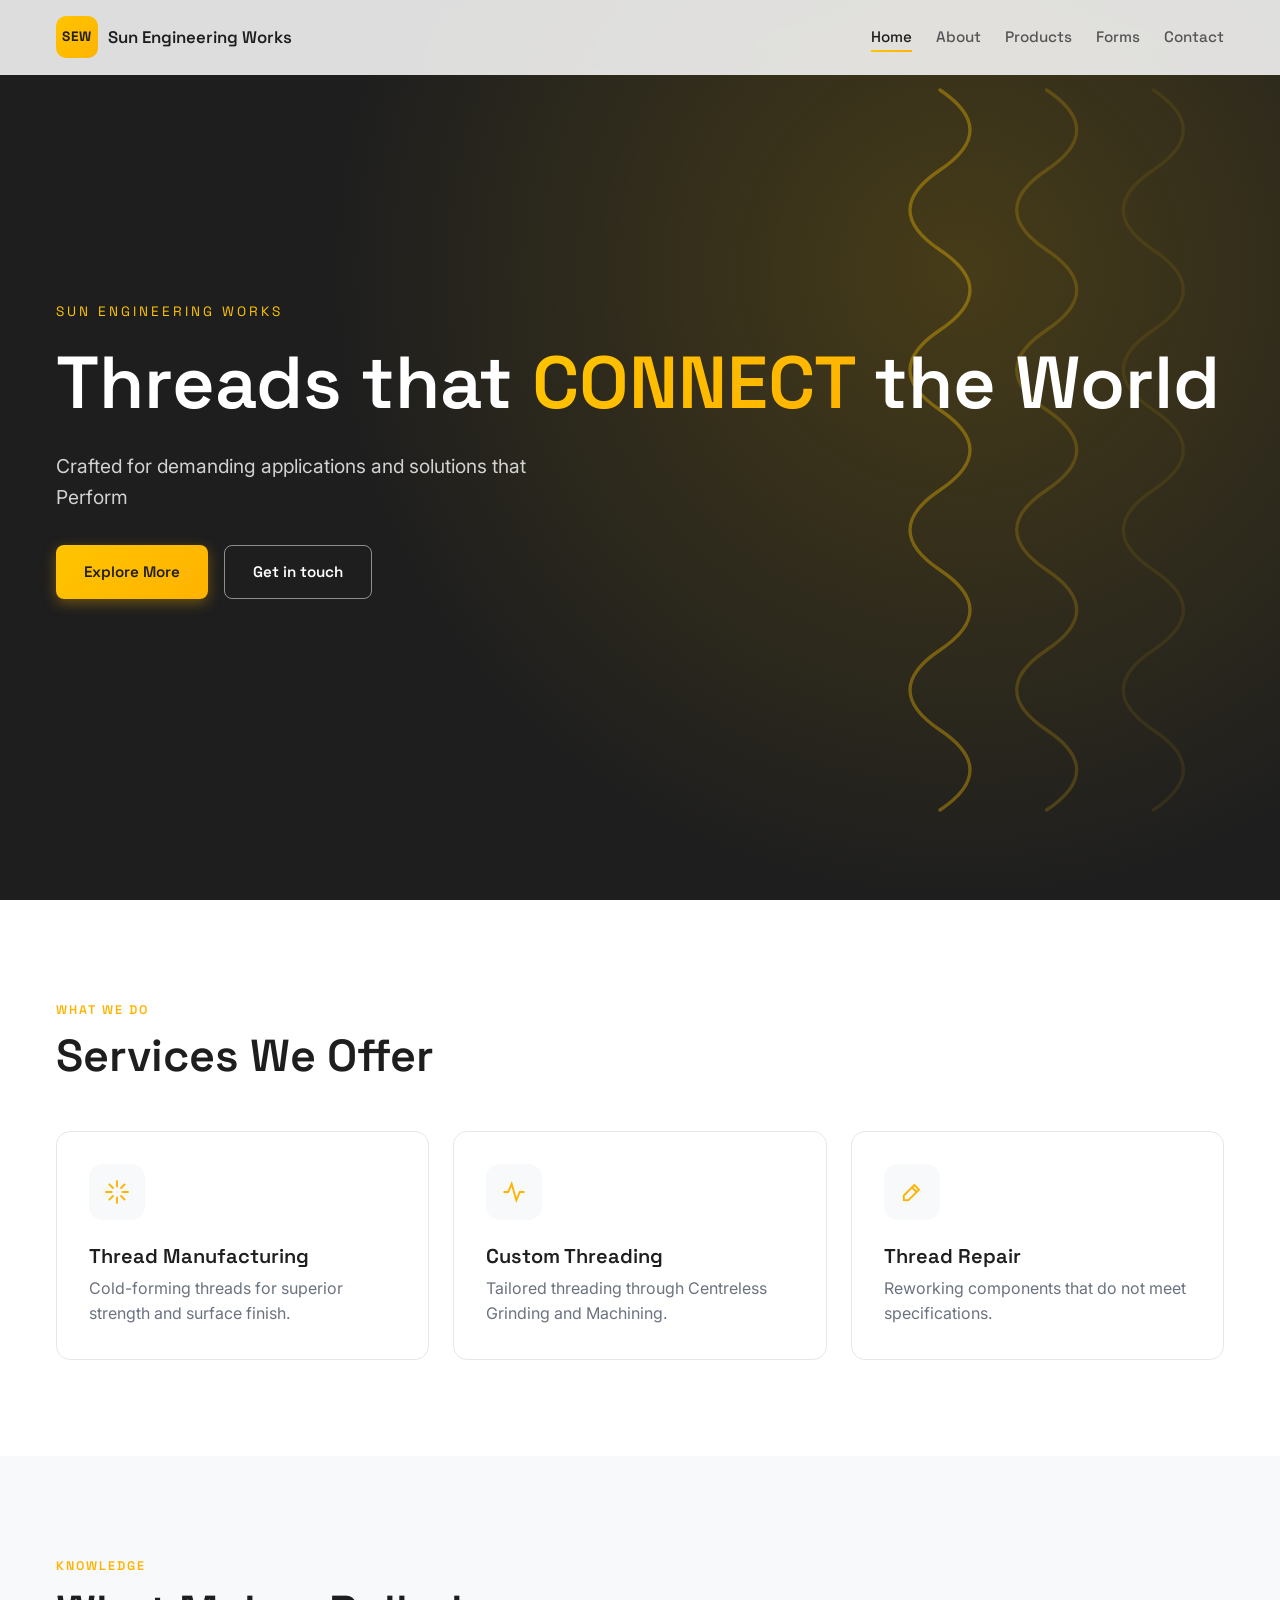
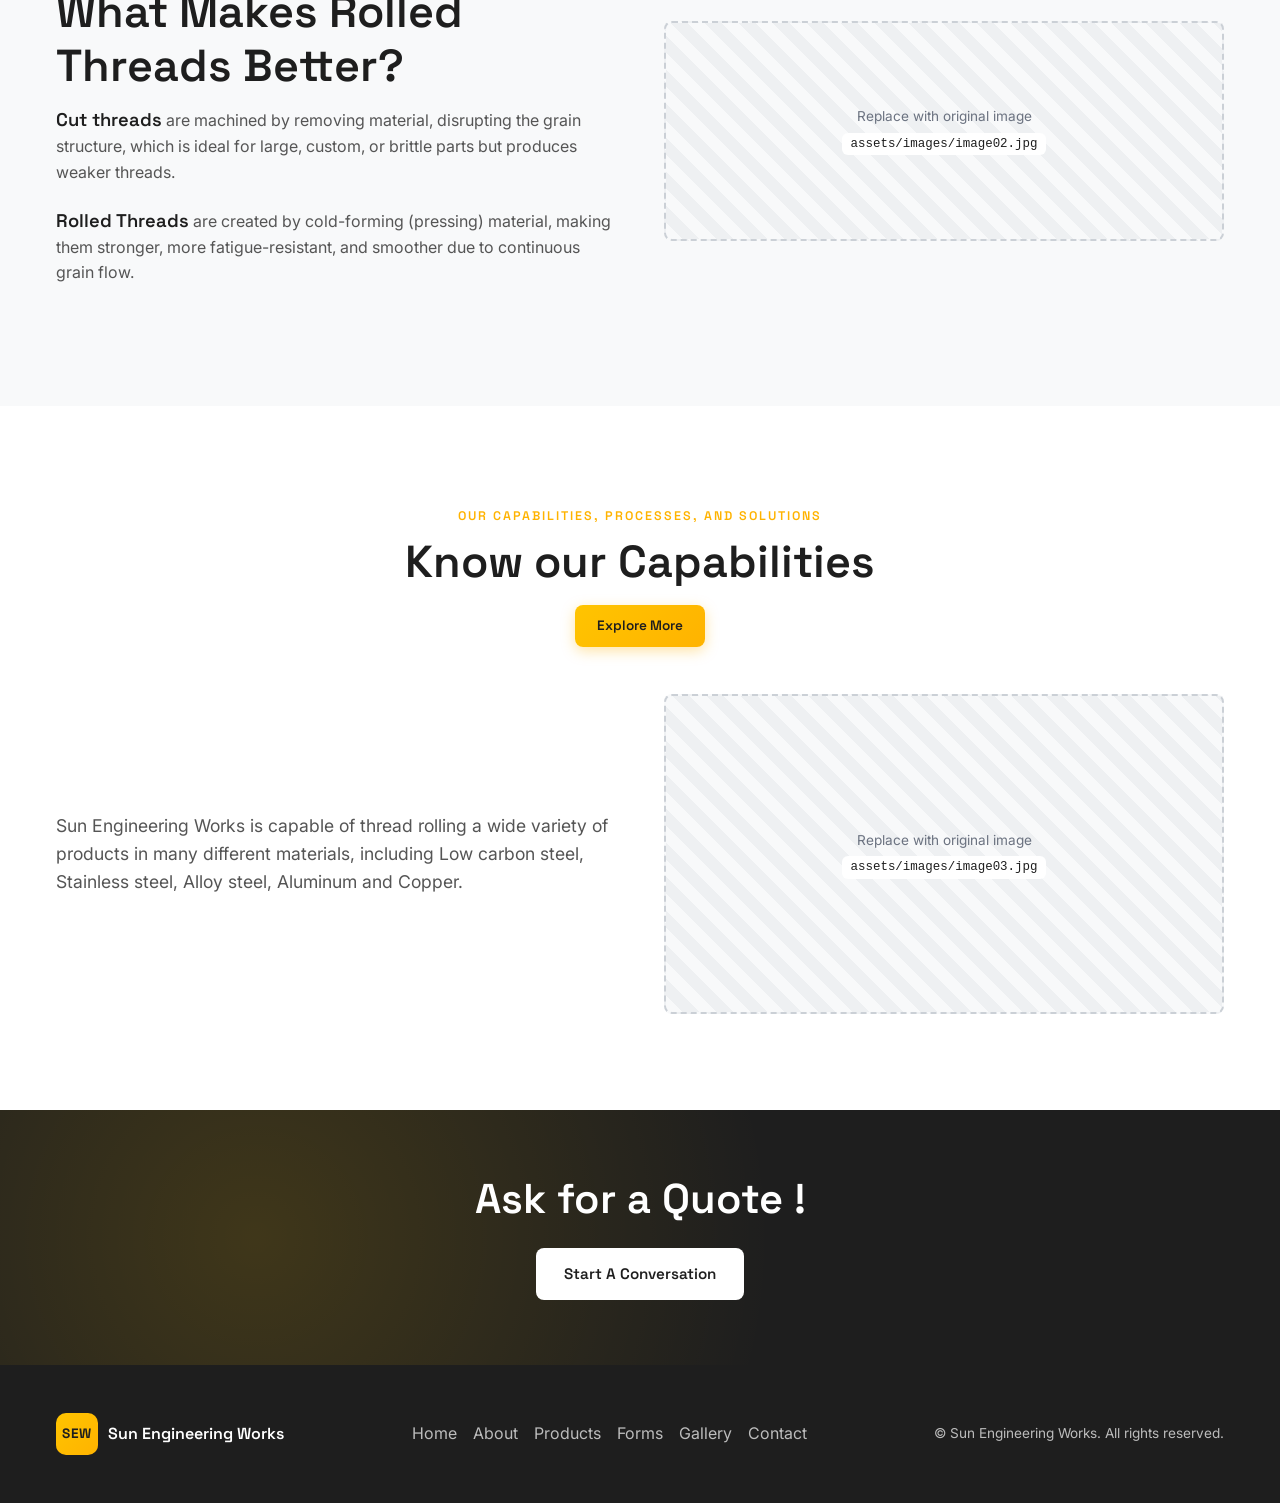
==== index.html @ 06c2aaa8 "Update index.html" ====
<!DOCTYPE html>
<html lang="en">
<head>
  <meta charset="UTF-8" />
  <meta name="viewport" content="width=device-width, initial-scale=1.0" />
  <title>Sun Engineering Works | Threads that CONNECT the World</title>

  <!-- SEO META TAGS START -->
  <meta name="description" content="Sun Engineering Works - Thread rolling company manufacturing threaded bars, studs, bolts, and knurled components. Cold-forming threads for superior strength and surface finish." />
  <meta name="keywords" content="thread rolling, threaded bars, studs, bolts, knurled components, thread manufacturing, Coimbatore, India" />
  <meta name="author" content="Sun Engineering Works" />
  <meta name="robots" content="index, follow" />
  <!-- SEO META TAGS END -->

  <!-- OPEN GRAPH TAGS START -->
  <meta property="og:type" content="website" />
  <meta property="og:title" content="Sun Engineering Works | Threads that CONNECT the World" />
  <meta property="og:description" content="Crafted for demanding applications and solutions that Perform. Thread manufacturing, custom threading, and thread repair." />
  <meta property="og:url" content="https://www.sunengineeringworks.com" />
  <meta property="og:image" content="images/placeholder-og.jpg" />
  <!-- OPEN GRAPH TAGS END -->

  <!-- TWITTER CARD START -->
  <meta name="twitter:card" content="summary_large_image" />
  <meta name="twitter:title" content="Sun Engineering Works | Threads that CONNECT the World" />
  <meta name="twitter:description" content="Crafted for demanding applications and solutions that Perform." />
  <!-- TWITTER CARD END -->

  <!-- FONTS START -->
  <link rel="preconnect" href="https://fonts.googleapis.com" />
  <link rel="preconnect" href="https://fonts.gstatic.com" crossorigin />
  <link href="https://fonts.googleapis.com/css2?family=Space+Grotesk:wght@400;500;600;700&family=Inter:wght@300;400;500;600;700&display=swap" rel="stylesheet" />
  <!-- FONTS END -->

  <!-- STYLESHEETS START -->
  <link rel="stylesheet" href="css/style.css" />
  <link rel="stylesheet" href="css/responsive.css" />
  <!-- STYLESHEETS END -->

  <!-- SCHEMA MARKUP START -->
  <script type="application/ld+json">
  {
    "@context": "https://schema.org",
    "@type": "Organization",
    "name": "Sun Engineering Works",
    "description": "Thread rolling company manufacturing threaded bars, studs, bolts, and knurled components.",
    "url": "https://www.sunengineeringworks.com",
    "telephone": ["9944933525", "9952717445"],
    "email": "suengcbe@gmail.com",
    "address": {
      "@type": "PostalAddress",
      "streetAddress": "Jayaprakash Nagar, 3rd Street extn., Sanganoor Road, Ganapathy",
      "addressLocality": "Coimbatore",
      "postalCode": "641006",
      "addressRegion": "Tamil Nadu",
      "addressCountry": "IN"
    }
  }
  </script>
  <!-- SCHEMA MARKUP END -->
</head>
<body>

  <!-- PAGE LOADER START -->
  <div id="loader" class="loader">
    <div class="loader-bar"></div>
  </div>
  <!-- PAGE LOADER END -->

  <!-- HEADER / NAVIGATION START -->
  <header id="header" class="header">
    <nav class="nav container">
      <!-- LOGO START -->
      <a href="index.html" class="logo" aria-label="Sun Engineering Works home">
        <span class="logo-mark">SEW</span>
        <span class="logo-text">Sun Engineering Works</span>
      </a>
      <!-- LOGO END -->

      <!-- NAV LINKS START -->
      <ul class="nav-links" id="navLinks">
        <li><a href="index.html" class="nav-link active">Home</a></li>
        <li><a href="about.html" class="nav-link">About</a></li>
        <li><a href="products.html" class="nav-link">Products</a></li>
        <li><a href="forms.html" class="nav-link">Forms</a></li>
        <li><a href="contact.html" class="nav-link">Contact</a></li>
      </ul>
      <!-- NAV LINKS END -->

      <!-- MOBILE MENU TOGGLE START -->
      <button class="menu-toggle" id="menuToggle" aria-label="Toggle menu" aria-expanded="false">
        <span></span><span></span><span></span>
      </button>
      <!-- MOBILE MENU TOGGLE END -->
    </nav>
  </header>
  <!-- HEADER / NAVIGATION END -->

  <!-- MAIN CONTENT START -->
  <main>

    <!-- HERO SECTION START -->
    <section id="home" class="hero">
      <div class="hero-overlay"></div>
      <!-- Decorative Helix -->
      <div class="hero-helix" aria-hidden="true">
    <svg viewBox="0 0 540 1000" xmlns="http://www.w3.org/2000/svg" preserveAspectRatio="xMidYMid meet">
        <g class="helix-path" fill="none" stroke="#FFC400" stroke-width="5" stroke-linecap="round">

            <!-- First -->
            <path opacity="1"
                d="
                M90 -40
                Q180 20 90 80
                Q0 140 90 200
                Q180 260 90 320
                Q0 380 90 440
                Q180 500 90 560
                Q0 620 90 680
                Q180 740 90 800
                Q0 860 90 920
                Q180 980 90 1040
                " />

            <!-- Second -->
            <path opacity="0.55"
                d="
                M250 -40
                Q340 20 250 80
                Q160 140 250 200
                Q340 260 250 320
                Q160 380 250 440
                Q340 500 250 560
                Q160 620 250 680
                Q340 740 250 800
                Q160 860 250 920
                Q340 980 250 1040
                " />

            <!-- Third -->
            <path opacity="0.25"
                d="
                M410 -40
                Q500 20 410 80
                Q320 140 410 200
                Q500 260 410 320
                Q320 380 410 440
                Q500 500 410 560
                Q320 620 410 680
                Q500 740 410 800
                Q320 860 410 920
                Q500 980 410 1040
                " />

        </g>
    </svg>
</div>
      <div class="container hero-content">
        <p class="hero-eyebrow reveal">Sun Engineering Works</p>
        <h1 class="hero-title reveal">Threads that <span class="accent">CONNECT</span> the World</h1>
        <p class="hero-subtitle reveal">Crafted for demanding applications and solutions that Perform</p>
        <div class="hero-actions reveal">
          <a href="products.html" class="btn btn-primary">Explore More</a>
          <a href="contact.html" class="btn btn-ghost">Get in touch</a>
        </div>
      </div>
      <div class="hero-scroll reveal" aria-hidden="true">
        <span class="scroll-line"></span>
      </div>
    </section>
    <!-- HERO SECTION END -->

    <!-- SERVICES SECTION START -->
    <section id="services" class="section services">
      <div class="container">
        <div class="section-head reveal">
          <span class="section-tag">What We Do</span>
          <h2 class="section-title">Services We Offer</h2>
        </div>
        <div class="services-grid">
          <!-- SERVICE CARD 1 START -->
          <article class="service-card reveal">
            <div class="service-icon">
              <!-- Replace with original icon/image if needed -->
              <svg viewBox="0 0 24 24" fill="none" stroke="currentColor" stroke-width="1.6"><path d="M12 2v6M12 16v6M2 12h6M16 12h6M5 5l4 4M15 15l4 4M19 5l-4 4M9 15l-4 4"/></svg>
            </div>
            <h3 class="service-name">Thread Manufacturing</h3>
            <p class="service-desc">Cold-forming threads for superior strength and surface finish.</p>
          </article>
          <!-- SERVICE CARD 1 END -->
          <!-- SERVICE CARD 2 START -->
          <article class="service-card reveal">
            <div class="service-icon">
              <svg viewBox="0 0 24 24" fill="none" stroke="currentColor" stroke-width="1.6"><path d="M3 12h4l3-7 4 14 3-7h4"/></svg>
            </div>
            <h3 class="service-name">Custom Threading</h3>
            <p class="service-desc">Tailored threading through Centreless Grinding and Machining.</p>
          </article>
          <!-- SERVICE CARD 2 END -->
          <!-- SERVICE CARD 3 START -->
          <article class="service-card reveal">
            <div class="service-icon">
              <svg viewBox="0 0 24 24" fill="none" stroke="currentColor" stroke-width="1.6"><path d="M14 6l4 4-9 9H5v-4l9-9z"/><path d="M12 8l4 4"/></svg>
            </div>
            <h3 class="service-name">Thread Repair</h3>
            <p class="service-desc">Reworking components that do not meet specifications.</p>
          </article>
          <!-- SERVICE CARD 3 END -->
        </div>
      </div>
    </section>
    <!-- SERVICES SECTION END -->

    <!-- ROLLED THREADS INFO SECTION START -->
    <section class="section rolled-threads alt">
      <div class="container rolled-grid">
        <div class="rolled-text reveal">
          <span class="section-tag">Knowledge</span>
          <h2 class="section-title">What Makes Rolled Threads Better?</h2>
          <div class="rolled-block">
            <h3 class="rolled-sub">Cut threads</h3>
            <p>are machined by removing material, disrupting the grain structure, which is ideal for large, custom, or brittle parts but produces weaker threads.</p>
          </div>
          <div class="rolled-block">
            <h3 class="rolled-sub">Rolled Threads</h3>
            <p>are created by cold-forming (pressing) material, making them stronger, more fatigue-resistant, and smoother due to continuous grain flow.</p>
          </div>
        </div>
        <div class="rolled-image reveal">
          <!-- Replace with original image: assets/images/image02.jpg -->
          <div class="img-placeholder" role="img" aria-label="Rolled threads illustration placeholder">
            <span>Replace with original image<br /><code>assets/images/image02.jpg</code></span>
          </div>
        </div>
      </div>
    </section>
    <!-- ROLLED THREADS INFO SECTION END -->

    <!-- CAPABILITIES SECTION START -->
    <section class="section capabilities">
      <div class="container">
        <div class="section-head center reveal">
          <span class="section-tag">Our capabilities, processes, and solutions</span>
          <h2 class="section-title">Know our Capabilities</h2>
          <a href="products.html" class="btn btn-primary btn-sm">Explore More</a>
        </div>
        <div class="capabilities-content reveal">
          <p class="capabilities-text">Sun Engineering Works is capable of thread rolling a wide variety of products in many different materials, including Low carbon steel, Stainless steel, Alloy steel, Aluminum and Copper.</p>
          <div class="capabilities-image">
            <!-- Replace with original image: assets/images/image03.jpg -->
            <div class="img-placeholder wide" role="img" aria-label="Capabilities image placeholder">
              <span>Replace with original image<br /><code>assets/images/image03.jpg</code></span>
            </div>
          </div>
        </div>
      </div>
    </section>
    <!-- CAPABILITIES SECTION END -->

    <!-- CTA BANNER START -->
    <section class="cta-banner">
      <div class="container cta-content reveal">
        <h2 class="cta-title">Ask for a Quote !</h2>
        <a href="contact.html" class="btn btn-light">Start A Conversation</a>
      </div>
    </section>
    <!-- CTA BANNER END -->

  </main>
  <!-- MAIN CONTENT END -->

  <!-- FOOTER START -->
  <footer class="footer">
    <div class="container footer-inner">
      <div class="footer-brand">
        <span class="logo-mark">SEW</span>
        <span class="footer-name">Sun Engineering Works</span>
      </div>
      <nav class="footer-nav" aria-label="Footer navigation">
        <a href="index.html">Home</a>
        <a href="about.html">About</a>
        <a href="products.html">Products</a>
        <a href="forms.html">Forms</a>
        <a href="gallery.html">Gallery</a>
        <a href="contact.html">Contact</a>
      </nav>
      <p class="footer-copy">&copy; Sun Engineering Works. All rights reserved.</p>
    </div>
  </footer>
  <!-- FOOTER END -->

  <!-- SCRIPTS START -->
  <script src="js/main.js"></script>
  <!-- SCRIPTS END -->
</body>
</html>
---- css/style.css ----
/* =========================================================
   SUN ENGINEERING WORKS — STYLESHEET
   ---------------------------------------------------------
   TABLE OF CONTENTS
   1.  Design Tokens (CSS Variables) — edit colors / fonts here
   2.  Base Reset & Typography
   3.  Layout Helpers (container, section)
   4.  Buttons
   5.  Header / Navigation
   6.  Hero
   7.  Section Headings
   8.  Services
   9.  Rolled Threads Info
   10. Capabilities
   11. Products
   12. Thread Forms
   13. Gallery
   14. About
   15. CTA Banner
   16. Contact
   17. Footer
   18. Loader
   19. Reveal Animations
   20. Image Placeholders
   ========================================================= */

/* =========================================================
   1. DESIGN TOKENS — change colors, fonts, spacing here
   ========================================================= */
:root {
  /* Brand Colors */
  --yellow-1: #FFC400;
  --yellow-2: #FFB300;
  --yellow-grad: linear-gradient(135deg, #FFC400, #FFB300);

  /* Neutrals */
  --charcoal: #1E1E1E;
  --dark-gray: #555555;
  --text: #222222;
  --white: #FFFFFF;
  --alt-bg: #F8F9FA;
  --border: #E5E7EB;
  --muted: #6B7280;

  /* Typography */
  --font-head: "Space Grotesk", sans-serif;
  --font-body: "Inter", sans-serif;

  /* Spacing (8px system) */
  --space-1: 8px;
  --space-2: 16px;
  --space-3: 24px;
  --space-4: 32px;
  --space-5: 48px;
  --space-6: 64px;
  --space-7: 96px;

  /* Radius */
  --radius-sm: 8px;
  --radius: 14px;
  --radius-lg: 20px;

  /* Shadows */
  --shadow-sm: 0 1px 3px rgba(0,0,0,0.06);
  --shadow: 0 8px 24px rgba(0,0,0,0.08);
  --shadow-lg: 0 20px 50px rgba(0,0,0,0.12);

  /* Transitions */
  --ease: cubic-bezier(0.22, 1, 0.36, 1);
  --t-fast: 0.2s var(--ease);
  --t: 0.4s var(--ease);
}

/* =========================================================
   2. BASE RESET & TYPOGRAPHY
   ========================================================= */
*, *::before, *::after { box-sizing: border-box; margin: 0; padding: 0; }

html { scroll-behavior: smooth; -webkit-text-size-adjust: 100%; }

body {
  font-family: var(--font-body);
  color: var(--text);
  background: var(--white);
  line-height: 1.6;
  font-size: 16px;
  overflow-x: hidden;
}

h1, h2, h3, h4, h5, h6 {
  font-family: var(--font-head);
  font-weight: 600;
  line-height: 1.2;
  color: var(--charcoal);
}

a { color: inherit; text-decoration: none; transition: color var(--t-fast); }
img { max-width: 100%; display: block; }
ul { list-style: none; }

/* =========================================================
   3. LAYOUT HELPERS
   ========================================================= */
.container { width: 100%; max-width: 1200px; margin: 0 auto; padding: 0 var(--space-2); }

.section { padding: var(--space-7) 0; }
.section.alt { background: var(--alt-bg); }

/* =========================================================
   4. BUTTONS
   ========================================================= */
.btn {
  display: inline-flex;
  align-items: center;
  justify-content: center;
  gap: var(--space-1);
  padding: 14px 28px;
  border: none;
  border-radius: var(--radius-sm);
  font-family: var(--font-head);
  font-size: 0.95rem;
  font-weight: 600;
  cursor: pointer;
  transition: transform var(--t-fast), box-shadow var(--t-fast), background var(--t-fast);
  will-change: transform;
}
.btn:active { transform: translateY(1px); }

.btn-primary {
  background: var(--yellow-grad);
  color: var(--charcoal);
  box-shadow: 0 4px 14px rgba(255,179,0,0.35);
}
.btn-primary:hover { transform: translateY(-2px); box-shadow: 0 8px 22px rgba(255,179,0,0.45); }

.btn-ghost {
  background: transparent;
  color: var(--white);
  border: 1.5px solid rgba(255,255,255,0.5);
}
.btn-ghost:hover { background: rgba(255,255,255,0.12); border-color: var(--white); }

.btn-light {
  background: var(--white);
  color: var(--charcoal);
}
.btn-light:hover { transform: translateY(-2px); box-shadow: var(--shadow); }

.btn-sm { padding: 10px 22px; font-size: 0.85rem; }
.btn-block { width: 100%; }

/* =========================================================
   5. HEADER / NAVIGATION
   ========================================================= */
.header {
  position: fixed;
  top: 0; left: 0; right: 0;
  z-index: 100;
  padding: var(--space-2) 0;
  background: rgba(255,255,255,0.85);
  backdrop-filter: blur(12px);
  -webkit-backdrop-filter: blur(12px);
  border-bottom: 1px solid transparent;
  transition: background var(--t), border-color var(--t), box-shadow var(--t);
}
.header.scrolled {
  background: rgba(255,255,255,0.95);
  border-color: var(--border);
  box-shadow: var(--shadow-sm);
}

.nav {
  display: flex;
  align-items: center;
  justify-content: space-between;
  gap: var(--space-3);
}

.logo { display: flex; align-items: center; gap: 10px; }
.logo-mark {
  display: inline-flex;
  align-items: center;
  justify-content: center;
  width: 42px; height: 42px;
  border-radius: 10px;
  background: var(--yellow-grad);
  color: var(--charcoal);
  font-family: var(--font-head);
  font-weight: 700;
  font-size: 0.85rem;
  letter-spacing: 0.5px;
}
.logo-text {
  font-family: var(--font-head);
  font-weight: 600;
  font-size: 1.05rem;
  color: var(--charcoal);
}

.nav-links { display: flex; gap: var(--space-3); }
.nav-link {
  font-family: var(--font-head);
  font-weight: 500;
  font-size: 0.95rem;
  color: var(--dark-gray);
  position: relative;
  padding: 6px 0;
}
.nav-link::after {
  content: "";
  position: absolute;
  left: 0; bottom: 0;
  width: 0; height: 2px;
  background: var(--yellow-grad);
  transition: width var(--t);
}
.nav-link:hover, .nav-link.active { color: var(--charcoal); }
.nav-link:hover::after, .nav-link.active::after { width: 100%; }

.menu-toggle {
  display: none;
  flex-direction: column;
  gap: 5px;
  background: none;
  border: none;
  cursor: pointer;
  padding: 6px;
}
.menu-toggle span {
  width: 24px; height: 2px;
  background: var(--charcoal);
  transition: transform var(--t), opacity var(--t);
}
.menu-toggle.open span:nth-child(1) { transform: translateY(7px) rotate(45deg); }
.menu-toggle.open span:nth-child(2) { opacity: 0; }
.menu-toggle.open span:nth-child(3) { transform: translateY(-7px) rotate(-45deg); }

/* =========================================================
   6. HERO
   ========================================================= */
.hero {
  position: relative;
  min-height: 100vh;
  display: flex;
  align-items: center;
  background: var(--charcoal);
  overflow:hidden;
}
.hero-overlay {
  position: absolute; inset: 0;
  background:
    radial-gradient(circle at 75% 30%, rgba(255,196,0,0.18), transparent 55%),
    linear-gradient(180deg, rgba(30,30,30,0.6), rgba(30,30,30,0.9));
}
.hero-content{
    position: relative;
    z-index: 2;

    width: 100%;
    max-width: 1200px;
    margin: 0 auto;

    display: flex;
    flex-direction: column;
    justify-content: center;

    padding: 0 16px;
}
.hero-eyebrow {
  font-family: var(--font-head);
  font-size: 0.85rem;
  letter-spacing: 3px;
  text-transform: uppercase;
  color: var(--yellow-1);
  margin-bottom: var(--space-2);
}
.hero-title {
  font-size: clamp(2.4rem, 6vw, 4.6rem);
  color: var(--white);
  margin-bottom: var(--space-3);
}
.hero-title .accent {
  background: var(--yellow-grad);
  -webkit-background-clip: text;
  background-clip: text;
  -webkit-text-fill-color: transparent;
}
.hero-subtitle {
  font-size: 1.2rem;
  color: rgba(255,255,255,0.8);
  margin-bottom: var(--space-4);
  max-width: 540px;
}
.hero-actions { display: flex; gap: var(--space-2); flex-wrap: wrap; }

.hero-scroll {
  position: absolute;
  bottom: var(--space-4);
  left: 50%;
  transform: translateX(-50%);
  z-index: 2;
}
.scroll-line {
  display: block;
  width: 2px; height: 48px;
  background: linear-gradient(var(--yellow-1), transparent);
  animation: scrollPulse 2s var(--ease) infinite;
}
@keyframes scrollPulse {
  0%, 100% { opacity: 0.3; transform: scaleY(0.6); }
  50% { opacity: 1; transform: scaleY(1); }
}

/* =====================================
   HERO HELIX
===================================== */

.hero {
    position: relative;
    overflow:visible;
}

.hero-helix{
    position:absolute;
    top:50%;
    right:40px;
    transform:translateY(-50%);
    width:360px;
    height:90%;
    opacity:.35;
    pointer-events:none;
    z-index:1;
}

.hero-helix svg{
    width:100%;
    height:100%;
    overflow:visible;
}

.hero-content{
    position:relative;
    z-index:2;
}

.hero-overlay{
    z-index:0;
}

.helix-path path{
    stroke: #FFC400;      /* Helix color */
    stroke-width: 5;      /* Thickness */
    stroke-linecap: round;
    animation: helixFloat 8s ease-in-out infinite;
}

.helix-path path:nth-child(2){
    animation-delay:-2s;
}

.helix-path path:nth-child(3){
    animation-delay:-4s;
}

@keyframes helixFloat{

    0%{
        transform:translateY(0);
    }

    50%{
        transform:translateY(-20px);
    }

    100%{
        transform:translateY(0);
    }
}

/* =========================================================
   6b. PAGE HEADER (interior pages)
   ========================================================= */
.page-header {
  padding: calc(var(--space-7) + 40px) 0 var(--space-5);
  background: var(--charcoal);
  position: relative;
  overflow: hidden;
}
.page-header::before {
  content: "";
  position: absolute;
  inset: 0;
  background: radial-gradient(circle at 80% 20%, rgba(255,196,0,0.15), transparent 55%);
}
.page-header .container { position: relative; z-index: 2; }
.page-title {
  font-size: clamp(2rem, 5vw, 3.4rem);
  color: var(--white);
  margin-bottom: var(--space-1);
}
.page-intro {
  color: rgba(255,255,255,0.8);
  max-width: 640px;
  font-size: 1.1rem;
}

/* =========================================================
   7. SECTION HEADINGS
   ========================================================= */
.section-head { margin-bottom: var(--space-5); }
.section-head.center { text-align: center; }
.section-tag {
  display: inline-block;
  font-family: var(--font-head);
  font-size: 0.78rem;
  letter-spacing: 2px;
  text-transform: uppercase;
  color: var(--yellow-2);
  font-weight: 600;
  margin-bottom: var(--space-1);
}
.section-title {
  font-size: clamp(1.8rem, 4vw, 2.8rem);
  margin-bottom: var(--space-2);
}
.section-intro {
  color: var(--muted);
  max-width: 640px;
  margin: 0 auto;
  font-size: 1.05rem;
}

/* =========================================================
   8. SERVICES
   ========================================================= */
.services-grid {
  display: grid;
  grid-template-columns: repeat(3, 1fr);
  gap: var(--space-3);
}
.service-card {
  background: var(--white);
  border: 1px solid var(--border);
  border-radius: var(--radius);
  padding: var(--space-4);
  transition: transform var(--t), box-shadow var(--t), border-color var(--t);
}
.service-card:hover {
  transform: translateY(-6px);
  box-shadow: var(--shadow-lg);
  border-color: transparent;
}
.service-icon {
  width: 56px; height: 56px;
  border-radius: 14px;
  background: var(--alt-bg);
  display: flex;
  align-items: center;
  justify-content: center;
  margin-bottom: var(--space-3);
  color: var(--yellow-2);
  transition: background var(--t), color var(--t);
}
.service-card:hover .service-icon { background: var(--yellow-grad); color: var(--charcoal); }
.service-icon svg { width: 28px; height: 28px; }
.service-name { font-size: 1.25rem; margin-bottom: var(--space-1); }
.service-desc { color: var(--muted); }

/* =========================================================
   9. ROLLED THREADS INFO
   ========================================================= */
.rolled-threads { background: var(--alt-bg); }
.rolled-grid {
  display: grid;
  grid-template-columns: 1fr 1fr;
  gap: var(--space-5);
  align-items: center;
}
.rolled-block { margin-bottom: var(--space-3); }
.rolled-sub {
  font-size: 1.15rem;
  color: var(--charcoal);
  display: inline;
}
.rolled-block p { display: inline; color: var(--dark-gray); }

/* =========================================================
   10. CAPABILITIES
   ========================================================= */
.capabilities-content {
  display: grid;
  grid-template-columns: 1fr 1fr;
  gap: var(--space-5);
  align-items: center;
}
.capabilities-text { font-size: 1.1rem; color: var(--dark-gray); }

/* =========================================================
   11. PRODUCTS - DETAILED HORIZONTAL LAYOUT
   ========================================================= */
/* Detailed horizontal layout - used on Products and Forms pages */
.detail-item {
  display: grid;
  grid-template-columns: 5fr 6fr;
  gap: var(--space-5);
  align-items: center;
  padding: var(--space-5) 0;
  border-bottom: 1px solid var(--border);
}
.detail-item:last-child { border-bottom: none; }
.detail-item.reverse { grid-template-columns: 6fr 5fr; }
.detail-item.reverse .detail-media { order: 2; }
.detail-item.reverse .detail-body { order: 1; }

.detail-media {
  border-radius: var(--radius);
  overflow: hidden;
  aspect-ratio: 4 / 3;
}
.detail-media .img-placeholder { min-height: 100%; height: 100%; }

.detail-body { padding: var(--space-2); }
.detail-body.full { grid-column: 1 / -1; text-align: center; }
.detail-index {
  display: inline-block;
  font-family: var(--font-head);
  font-size: 0.85rem;
  font-weight: 600;
  color: var(--yellow-2);
  letter-spacing: 2px;
  margin-bottom: var(--space-1);
}
.detail-title {
  font-size: clamp(1.6rem, 3.5vw, 2.4rem);
  margin-bottom: var(--space-2);
}
.detail-desc {
  color: var(--dark-gray);
  font-size: 1.05rem;
  line-height: 1.7;
  max-width: 560px;
}
.detail-item.reverse .detail-desc { margin-left: auto; }

/* Legacy product card grid (kept for reference, unused on detail pages) */
.products-grid {
  display: grid;
  grid-template-columns: repeat(3, 1fr);
  gap: var(--space-3);
}
.product-card {
  background: var(--white);
  border: 1px solid var(--border);
  border-radius: var(--radius);
  overflow: hidden;
  transition: transform var(--t), box-shadow var(--t);
}
.product-card:hover { transform: translateY(-6px); box-shadow: var(--shadow-lg); }
.product-image { aspect-ratio: 4 / 3; overflow: hidden; }
.product-body { padding: var(--space-3); }
.product-name { font-size: 1.3rem; margin-bottom: var(--space-1); }
.product-desc { color: var(--muted); font-size: 0.95rem; }

.additional-ops {
  margin-top: var(--space-5);
  text-align: center;
  padding: var(--space-4);
  background: var(--alt-bg);
  border-radius: var(--radius);
}
.additional-title { font-size: 1.5rem; margin-bottom: var(--space-1); }
.additional-text { color: var(--muted); margin-bottom: var(--space-3); }
.additional-list {
  display: flex;
  flex-wrap: wrap;
  justify-content: center;
  gap: var(--space-2);
}
.additional-list li {
  padding: 8px 18px;
  background: var(--white);
  border: 1px solid var(--border);
  border-radius: 999px;
  font-family: var(--font-head);
  font-weight: 500;
  font-size: 0.9rem;
  transition: background var(--t-fast), color var(--t-fast);
}
.additional-list li:hover { background: var(--yellow-grad); color: var(--charcoal); }

/* =========================================================
   12. THREAD FORMS
   ========================================================= */
.thread-forms { background: var(--alt-bg); }
.forms-intro { max-width: 820px; margin: 0 auto var(--space-5); text-align: center; }
.forms-heading {
  font-size: 1.4rem;
  color: var(--yellow-2);
  margin-bottom: var(--space-2);
  text-transform: lowercase;
}
.forms-intro p { color: var(--dark-gray); }
.forms-grid {
  display: grid;
  grid-template-columns: repeat(3, 1fr);
  gap: var(--space-3);
}
.form-card {
  background: var(--white);
  border: 1px solid var(--border);
  border-radius: var(--radius);
  padding: var(--space-3);
  transition: transform var(--t), box-shadow var(--t);
}
.form-card:hover { transform: translateY(-6px); box-shadow: var(--shadow-lg); }
.form-diagram {
  background: var(--alt-bg);
  border-radius: var(--radius-sm);
  margin-bottom: var(--space-2);
  overflow: hidden;
}
.form-name { font-size: 1.2rem; margin-bottom: var(--space-1); }
.form-desc { color: var(--muted); font-size: 0.92rem; }

/* =========================================================
   13. GALLERY
   ========================================================= */
.gallery-grid {
  display: grid;
  grid-template-columns: repeat(2, 1fr);
  gap: var(--space-3);
}
.gallery-item {
  border-radius: var(--radius);
  overflow: hidden;
  position: relative;
  transition: transform var(--t);
}
.gallery-item:hover { transform: scale(1.01); }
.gallery-item figcaption {
  position: absolute;
  bottom: 0; left: 0; right: 0;
  padding: var(--space-3) var(--space-2) var(--space-2);
  background: linear-gradient(transparent, rgba(30,30,30,0.85));
  color: var(--white);
  font-family: var(--font-head);
  font-weight: 500;
}

/* =========================================================
   14. ABOUT
   ========================================================= */
.about-grid {
  display: grid;
  grid-template-columns: 1fr 1fr;
  gap: var(--space-5);
  align-items: center;
}
.about-text p { margin-bottom: var(--space-2); color: var(--dark-gray); }

/* =========================================================
   15. CTA BANNER
   ========================================================= */
.cta-banner {
  background: var(--charcoal);
  padding: var(--space-6) 0;
  position: relative;
  overflow: hidden;
}
.cta-banner::before {
  content: "";
  position: absolute;
  inset: 0;
  background: radial-gradient(circle at 20% 50%, rgba(255,196,0,0.15), transparent 50%);
}
.cta-content { position: relative; text-align: center; }
.cta-title {
  font-size: clamp(1.8rem, 4vw, 2.6rem);
  color: var(--white);
  margin-bottom: var(--space-3);
}

/* =========================================================
   16. CONTACT
   ========================================================= */
.contact-grid {
  display: grid;
  grid-template-columns: 1fr 1fr;
  gap: var(--space-5);
}
.contact-info { display: flex; flex-direction: column; gap: var(--space-3); }
.info-block {
  padding: var(--space-3);
  background: var(--alt-bg);
  border-radius: var(--radius);
  border-left: 3px solid var(--yellow-2);
}
.info-label {
  font-size: 0.8rem;
  text-transform: uppercase;
  letter-spacing: 1.5px;
  color: var(--yellow-2);
  margin-bottom: var(--space-1);
}
.info-value { color: var(--dark-gray); }
.info-value a:hover { color: var(--charcoal); }

.contact-form {
  background: var(--white);
  border: 1px solid var(--border);
  border-radius: var(--radius);
  padding: var(--space-4);
  box-shadow: var(--shadow-sm);
}
.form-row { margin-bottom: var(--space-2); }
.form-row input,
.form-row textarea {
  width: 100%;
  padding: 14px 16px;
  border: 1px solid var(--border);
  border-radius: var(--radius-sm);
  font-family: var(--font-body);
  font-size: 0.95rem;
  color: var(--text);
  background: var(--alt-bg);
  transition: border-color var(--t-fast), background var(--t-fast);
}
.form-row input:focus,
.form-row textarea:focus {
  outline: none;
  border-color: var(--yellow-2);
  background: var(--white);
}
.form-row textarea { resize: vertical; }
.form-success {
  margin-top: var(--space-2);
  padding: var(--space-2);
  background: var(--alt-bg);
  border-radius: var(--radius-sm);
  color: var(--dark-gray);
  font-size: 0.92rem;
}

/* =========================================================
   17. FOOTER
   ========================================================= */
.footer { background: var(--charcoal); padding: var(--space-5) 0; color: rgba(255,255,255,0.7); }
.footer-inner {
  display: flex;
  flex-wrap: wrap;
  align-items: center;
  justify-content: space-between;
  gap: var(--space-3);
}
.footer-brand { display: flex; align-items: center; gap: 10px; }
.footer-name { font-family: var(--font-head); font-weight: 600; color: var(--white); }
.footer-nav { display: flex; gap: var(--space-2); flex-wrap: wrap; }
.footer-nav a:hover { color: var(--yellow-1); }
.footer-copy { font-size: 0.85rem; }

/* =========================================================
   18. LOADER
   ========================================================= */
.loader {
  position: fixed;
  inset: 0;
  z-index: 9999;
  background: var(--charcoal);
  display: flex;
  align-items: flex-start;
  justify-content: center;
  padding-top: 0;
  transition: opacity 0.5s var(--ease), visibility 0.5s;
}
.loader.hidden { opacity: 0; visibility: hidden; }
.loader-bar {
  position: absolute;
  top: 0; left: 0;
  height: 3px;
  width: 100%;
  background: var(--yellow-grad);
  transform-origin: left;
  animation: loadBar 1.2s var(--ease) forwards;
}
@keyframes loadBar {
  0% { transform: scaleX(0); }
  100% { transform: scaleX(1); }
}

/* =========================================================
   19. REVEAL ANIMATIONS
   ========================================================= */
.reveal {
  opacity: 0;
  transform: translateY(28px);
  transition: opacity 0.7s var(--ease), transform 0.7s var(--ease);
}
.reveal.visible { opacity: 1; transform: translateY(0); }

/* =========================================================
   20. IMAGE PLACEHOLDERS
   ========================================================= */
.img-placeholder {
  width: 100%;
  height: 100%;
  min-height: 220px;
  background: repeating-linear-gradient(
    45deg,
    var(--alt-bg),
    var(--alt-bg) 12px,
    #eef0f2 12px,
    #eef0f2 24px
  );
  border: 2px dashed #cbd0d6;
  border-radius: var(--radius-sm);
  display: flex;
  align-items: center;
  justify-content: center;
  text-align: center;
  padding: var(--space-2);
  color: var(--muted);
  font-size: 0.85rem;
}
.img-placeholder span { line-height: 1.5; }
.img-placeholder code {
  display: inline-block;
  margin-top: 6px;
  padding: 2px 8px;
  background: var(--white);
  border-radius: 6px;
  font-size: 0.78rem;
  color: var(--charcoal);
}
.img-placeholder.wide { min-height: 320px; }
.img-placeholder.svg-placeholder { min-height: 180px; }
---- css/responsive.css ----
/* =========================================================
   SUN ENGINEERING WORKS — RESPONSIVE STYLESHEET
   ---------------------------------------------------------
   Breakpoints
   - Large desktop : default (1200px container)
   - Laptop        : max 1024px
   - Tablet        : max 768px
   - Mobile        : max 560px
   ========================================================= */

/* ===== LAPTOP (max 1024px) ===== */
@media (max-width: 1024px) {
  .services-grid,
  .products-grid,
  .forms-grid {
    grid-template-columns: repeat(2, 1fr);
  }
  .section { padding: var(--space-6) 0; }
}

/* ===== TABLET (max 768px) ===== */
@media (max-width: 768px) {
  /* Mobile navigation */
  .menu-toggle { display: flex; }

   .hero-helix{
    width:260px;
    right:-80px;
    opacity:0.2;
   }

  .nav-links {
    position: fixed;
    top: 0;
    right: 0;
    height: 100vh;
    width: 280px;
    max-width: 80vw;
    background: var(--white);
    flex-direction: column;
    justify-content: flex-start;
    gap: var(--space-2);
    padding: 90px var(--space-3) var(--space-3);
    box-shadow: var(--shadow-lg);
    transform: translateX(100%);
    transition: transform var(--t);
    z-index: 90;
  }
  .nav-links.open { transform: translateX(0); }
  .nav-link { font-size: 1.1rem; }

  /* Stacked grids */
  .rolled-grid,
  .capabilities-content,
  .about-grid,
  .contact-grid,
  .detail-item,
  .detail-item.reverse {
    grid-template-columns: 1fr;
  }
  .detail-item.reverse .detail-media,
  .detail-item.reverse .detail-body { order: unset; }
  .detail-desc { max-width: 100%; }

  .gallery-grid { grid-template-columns: 1fr; }

  .hero { min-height: 90vh; }

  .footer-inner { flex-direction: column; text-align: center; }
}

/* ===== MOBILE (max 560px) ===== */
@media (max-width: 540px) {
  .services-grid,
  .products-grid,
  .forms-grid {
    grid-template-columns: 1fr;
  }
   .hero-helix{
    display:none;
   }

  .hero-actions { flex-direction: column; align-items: stretch; }
  .btn { width: 100%; }

  .section-title { font-size: 1.6rem; }
  .hero-title { font-size: 2.2rem; }
  .hero-subtitle { font-size: 1rem; }

  .container { padding: 0 var(--space-1); }
  .section { padding: var(--space-5) 0; }
  .product-body,
  .form-card { padding: var(--space-2); }
  .detail-item { padding: var(--space-3) 0; }

  .contact-form { padding: var(--space-2); }
}

/* ===== REDUCED MOTION ACCESSIBILITY ===== */
@media (prefers-reduced-motion: reduce) {
  *,
  *::before,
  *::after {
    animation-duration: 0.01ms !important;
    animation-iteration-count: 1 !important;
    transition-duration: 0.01ms !important;
    scroll-behavior: auto !important;
  }
  .reveal { opacity: 1; transform: none; }
}
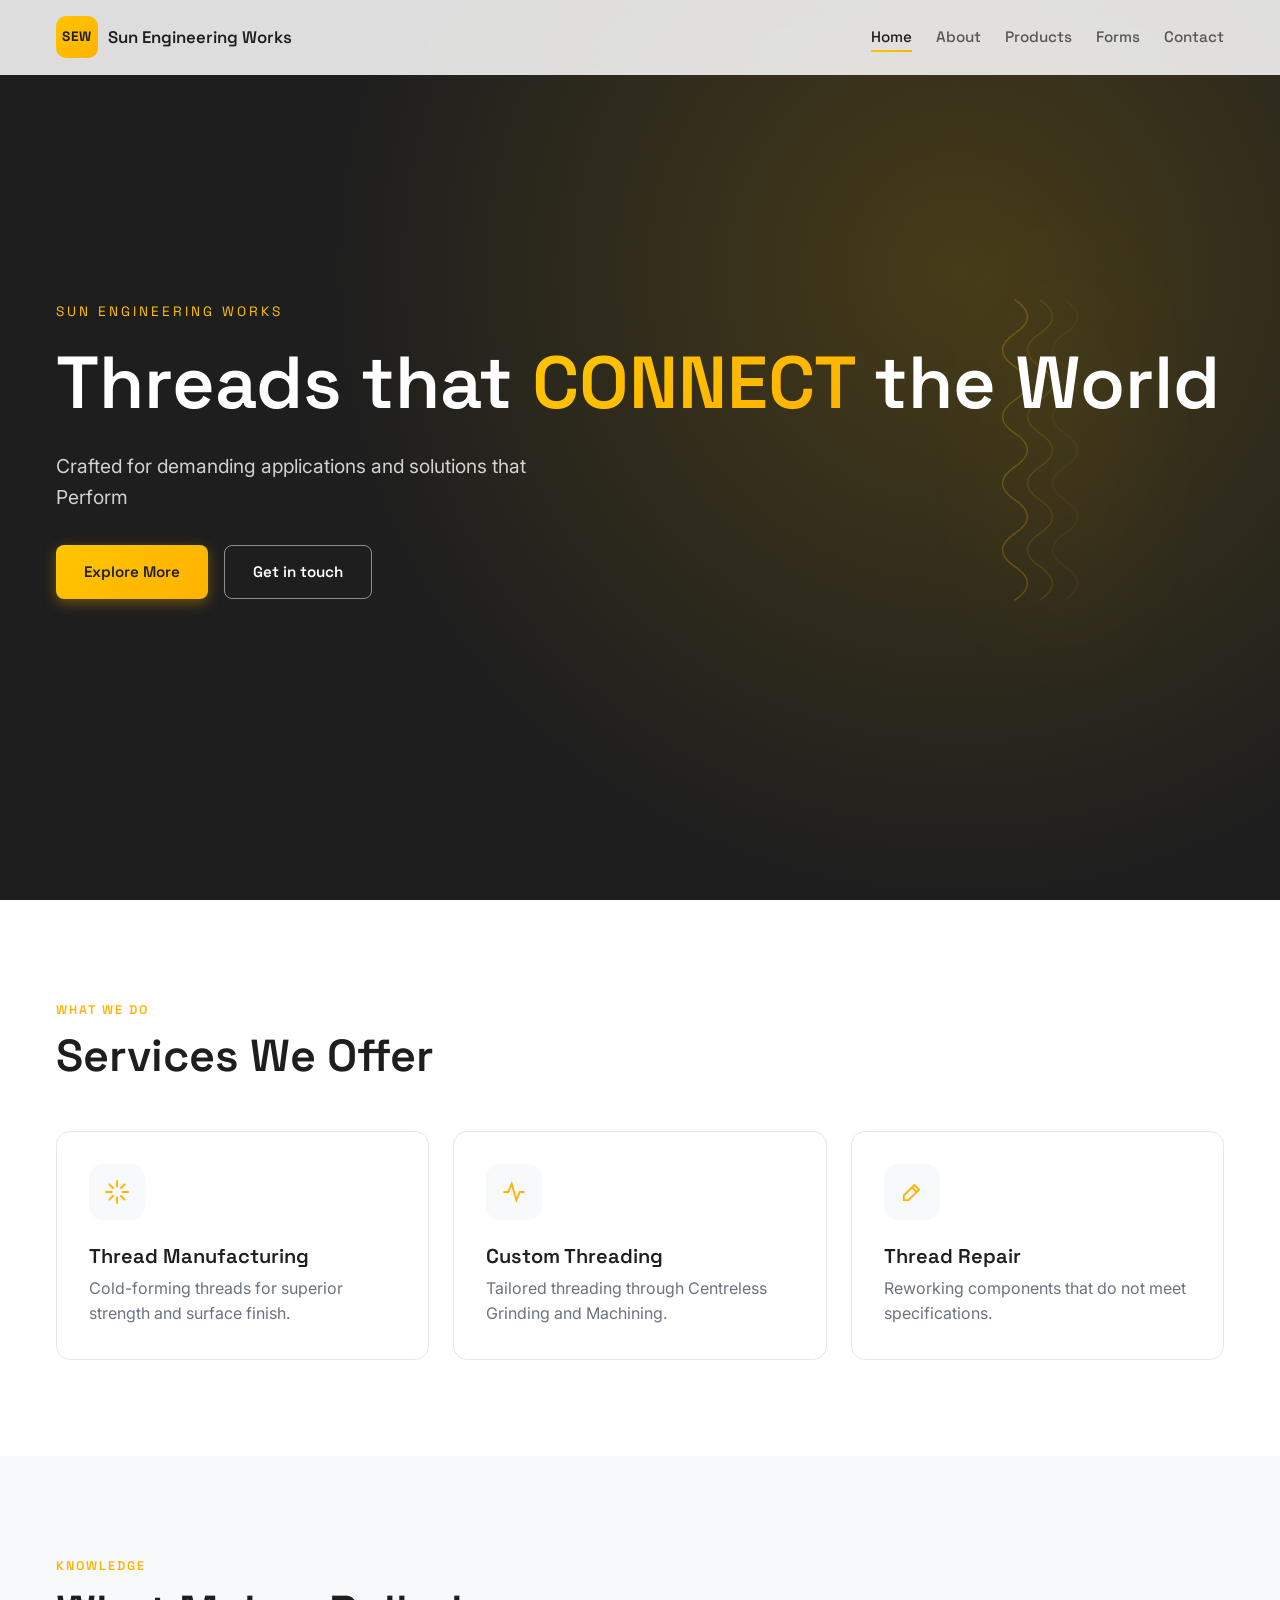
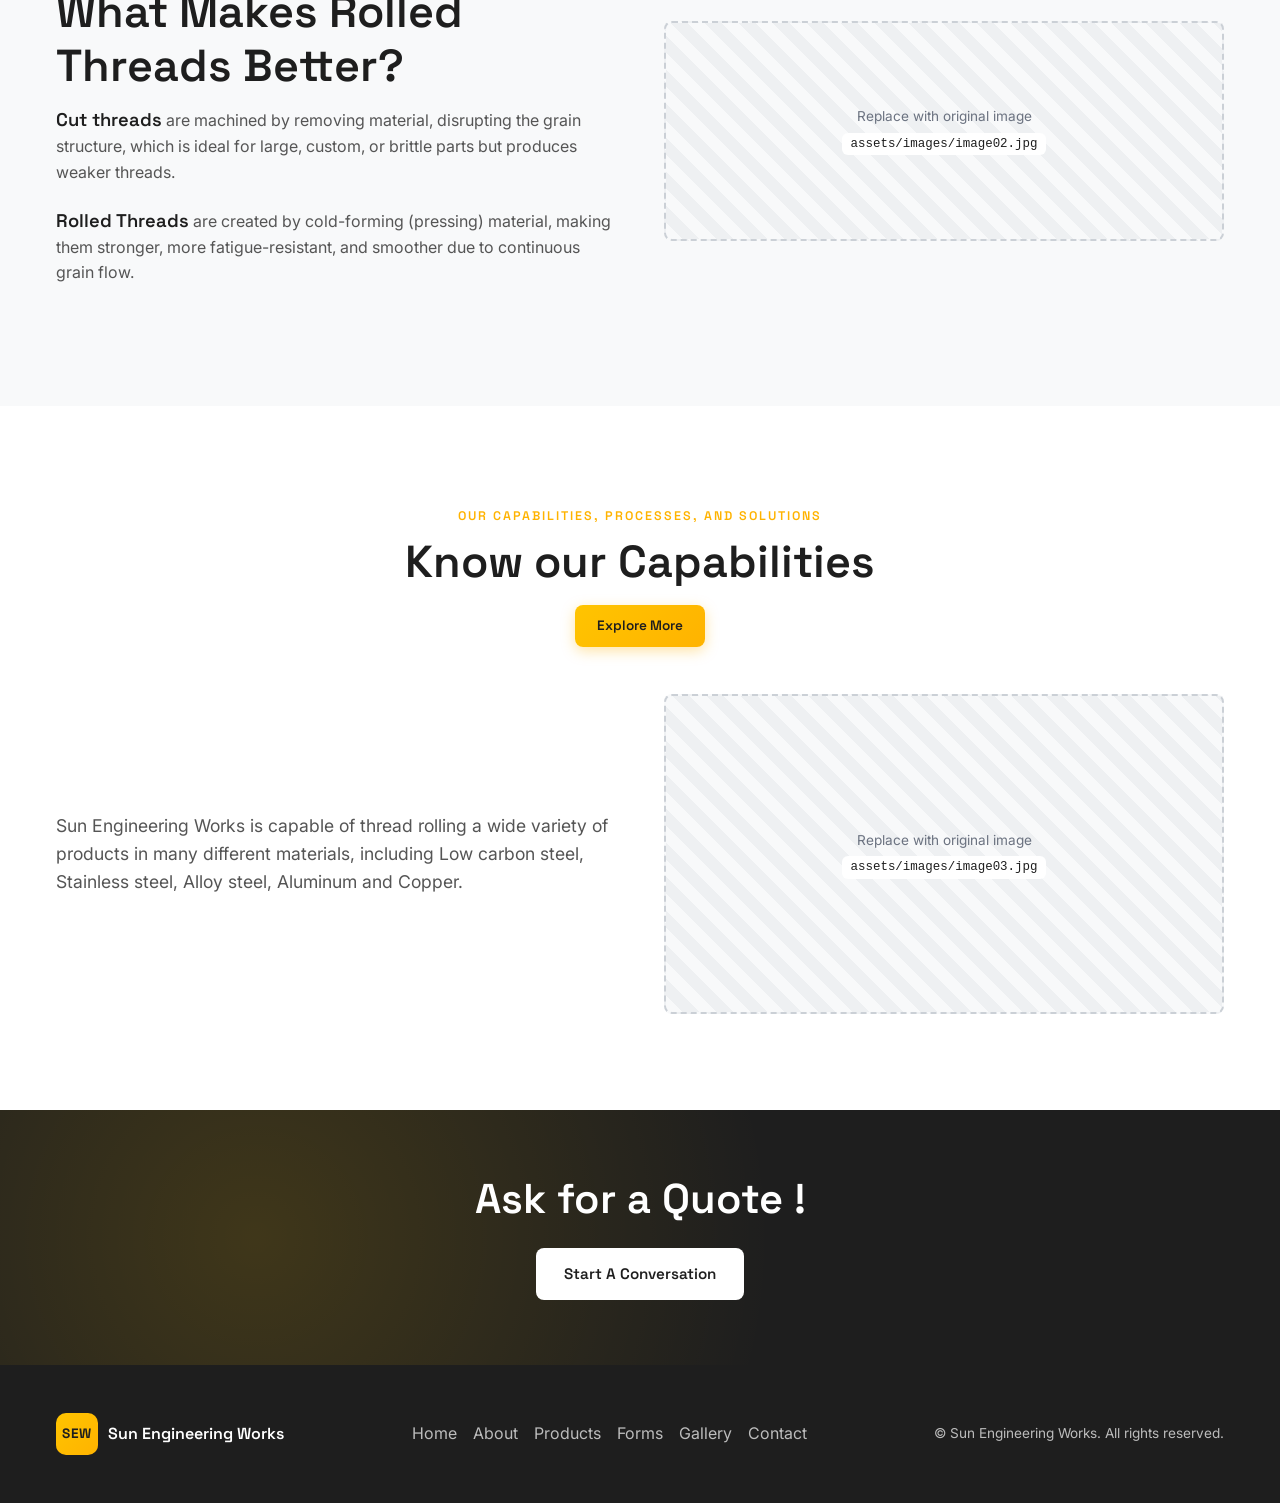
==== commit f7441c3b: "Update index.html" ====
--- a/index.html
+++ b/index.html
@@ -125,31 +125,31 @@
             <!-- Second -->
             <path opacity="0.55"
                 d="
-                M250 -40
-                Q340 20 250 80
-                Q160 140 250 200
-                Q340 260 250 320
-                Q160 380 250 440
-                Q340 500 250 560
-                Q160 620 250 680
-                Q340 740 250 800
-                Q160 860 250 920
-                Q340 980 250 1040
+                M180 -40
+                Q270 20 180 80
+                Q90 140 180 200
+                Q270 260 180 320
+                Q90 380 180 440
+                Q270 500 180 560
+                Q90 620 180 680
+                Q270 740 180 800
+                Q90 860 180 920
+                Q270 980 180 1040
                 " />
 
             <!-- Third -->
             <path opacity="0.25"
                 d="
-                M410 -40
-                Q500 20 410 80
-                Q320 140 410 200
-                Q500 260 410 320
-                Q320 380 410 440
-                Q500 500 410 560
-                Q320 620 410 680
-                Q500 740 410 800
-                Q320 860 410 920
-                Q500 980 410 1040
+                M270 -40
+                Q360 20 270 80
+                Q180 140 270 200
+                Q360 260 270 320
+                Q180 380 270 440
+                Q360 500 270 560
+                Q180 620 270 680
+                Q360 740 270 800
+                Q180 860 270 920
+                Q360 980 270 1040
                 " />
 
         </g>
--- a/css/style.css
+++ b/css/style.css
@@ -310,24 +310,18 @@
   0%, 100% { opacity: 0.3; transform: scaleY(0.6); }
   50% { opacity: 1; transform: scaleY(1); }
 }
-
 /* =====================================
    HERO HELIX
 ===================================== */
 
-.hero {
-    position: relative;
-    overflow:visible;
-}
-
 .hero-helix{
     position:absolute;
     top:50%;
-    right:40px;
+    right:140px;          /* Ends below Contact nav */
     transform:translateY(-50%);
-    width:360px;
-    height:90%;
-    opacity:.35;
+    width:150px;          /* narrower overall */
+    height:720px;
+    opacity:.25;
     pointer-events:none;
     z-index:1;
 }
@@ -338,42 +332,23 @@
     overflow:visible;
 }
 
-.hero-content{
-    position:relative;
-    z-index:2;
-}
-
-.hero-overlay{
-    z-index:0;
-}
-
-.helix-path path{
-    stroke: #FFC400;      /* Helix color */
-    stroke-width: 5;      /* Thickness */
-    stroke-linecap: round;
-    animation: helixFloat 8s ease-in-out infinite;
-}
-
-.helix-path path:nth-child(2){
-    animation-delay:-2s;
-}
-
-.helix-path path:nth-child(3){
-    animation-delay:-4s;
-}
-
-@keyframes helixFloat{
-
-    0%{
-        transform:translateY(0);
+.hero-helix::after{
+    content:"";
+    position:absolute;
+    inset:0;
+    background:radial-gradient(circle,
+                rgba(255,196,0,.18),
+                transparent 70%);
+    filter:blur(45px);
+    z-index:-1;
+}
+
+@keyframes helixDrift{
+    0%,100%{
+        transform:translateY(-50%);
     }
-
     50%{
-        transform:translateY(-20px);
-    }
-
-    100%{
-        transform:translateY(0);
+        transform:translateY(-51%);
     }
 }
 
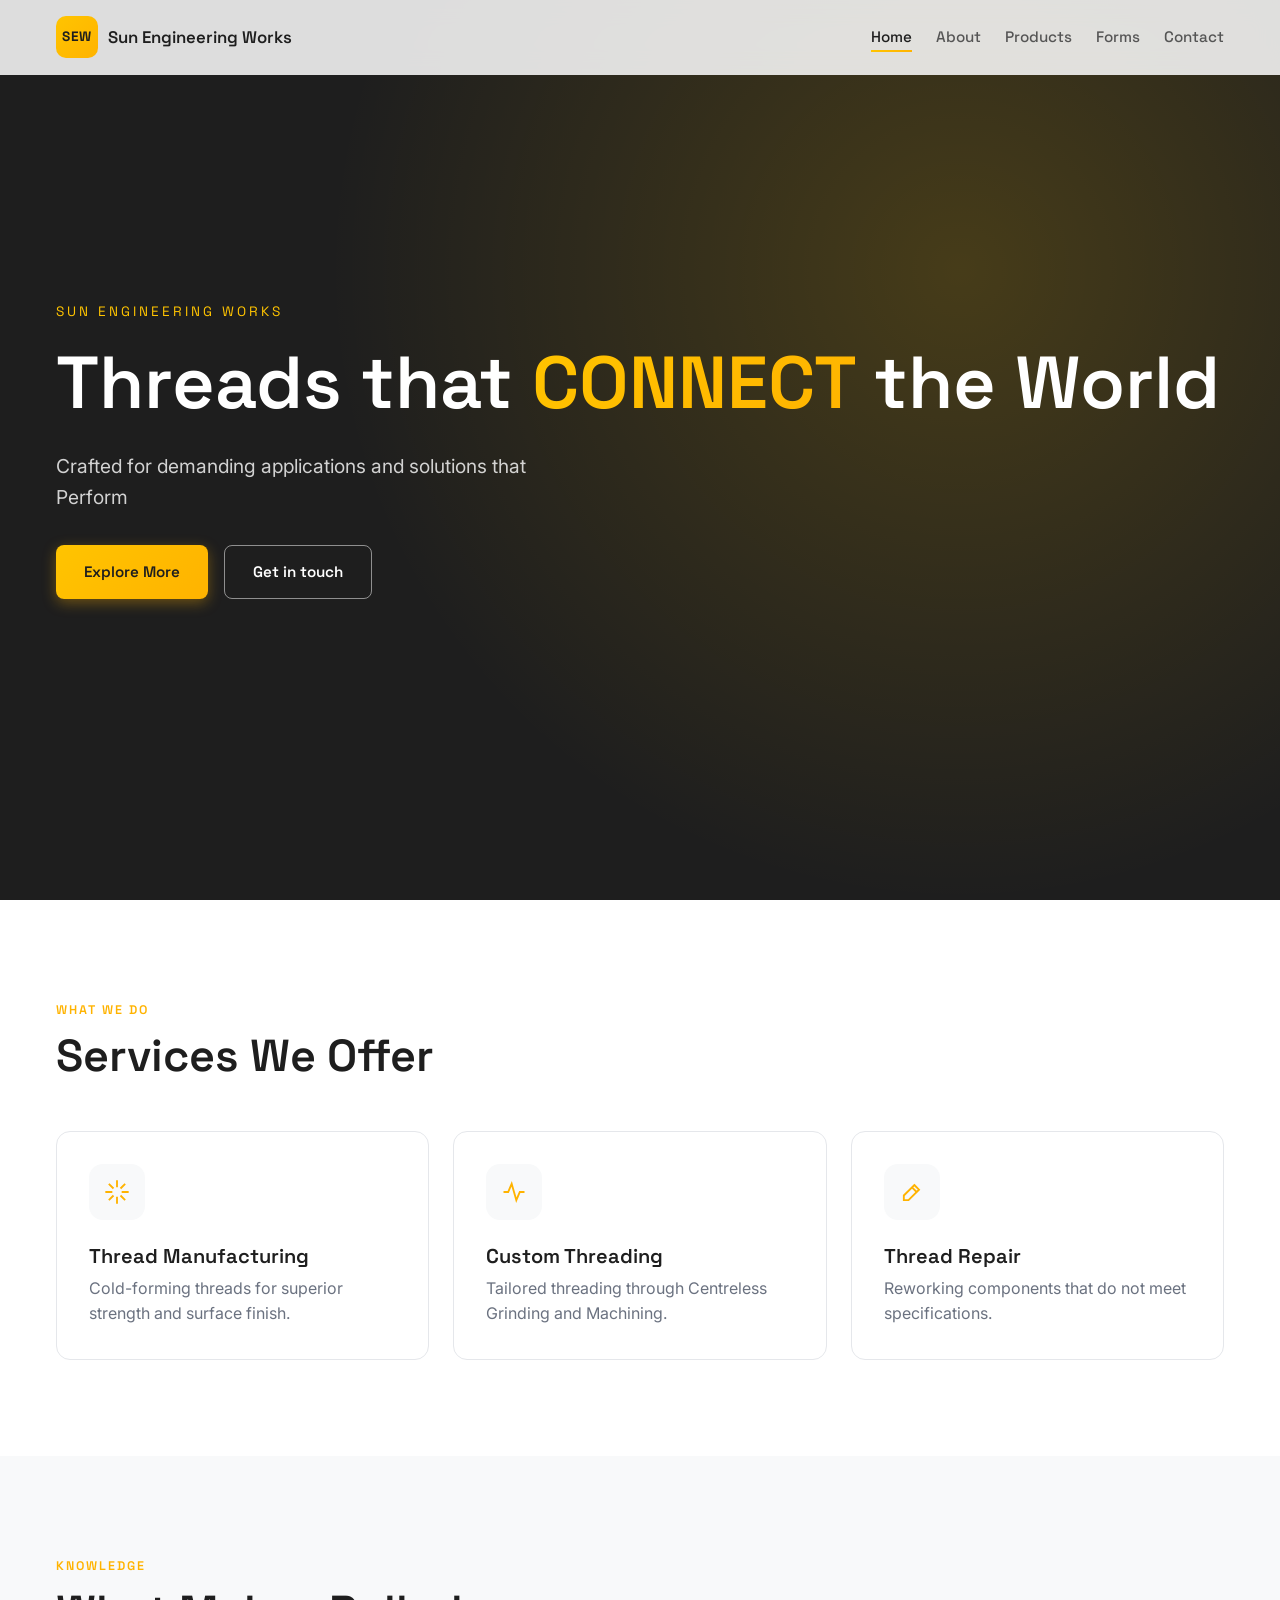
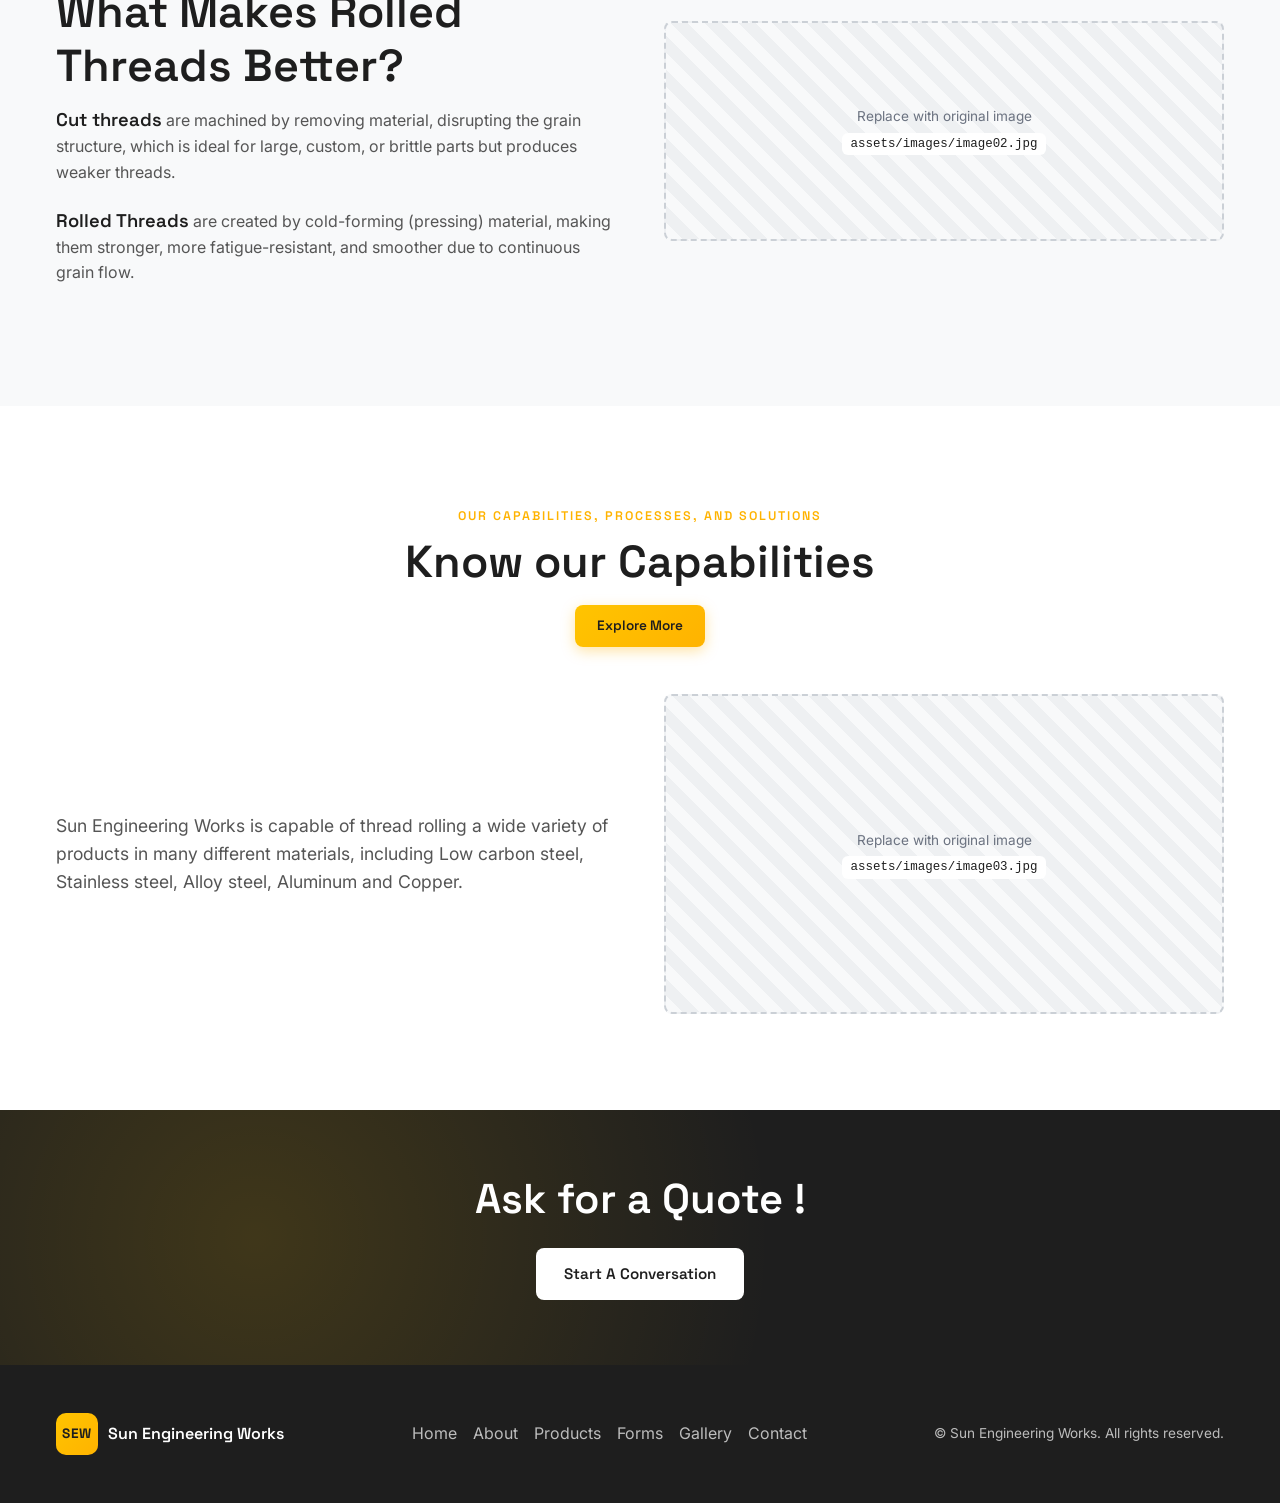
==== commit c8667c81: "Update index.html" ====
--- a/index.html
+++ b/index.html
@@ -102,59 +102,7 @@
     <!-- HERO SECTION START -->
     <section id="home" class="hero">
       <div class="hero-overlay"></div>
-      <!-- Decorative Helix -->
-      <div class="hero-helix" aria-hidden="true">
-    <svg viewBox="0 0 540 1000" xmlns="http://www.w3.org/2000/svg" preserveAspectRatio="xMidYMid meet">
-        <g class="helix-path" fill="none" stroke="#FFC400" stroke-width="5" stroke-linecap="round">
-
-            <!-- First -->
-            <path opacity="1"
-                d="
-                M90 -40
-                Q180 20 90 80
-                Q0 140 90 200
-                Q180 260 90 320
-                Q0 380 90 440
-                Q180 500 90 560
-                Q0 620 90 680
-                Q180 740 90 800
-                Q0 860 90 920
-                Q180 980 90 1040
-                " />
-
-            <!-- Second -->
-            <path opacity="0.55"
-                d="
-                M180 -40
-                Q270 20 180 80
-                Q90 140 180 200
-                Q270 260 180 320
-                Q90 380 180 440
-                Q270 500 180 560
-                Q90 620 180 680
-                Q270 740 180 800
-                Q90 860 180 920
-                Q270 980 180 1040
-                " />
-
-            <!-- Third -->
-            <path opacity="0.25"
-                d="
-                M270 -40
-                Q360 20 270 80
-                Q180 140 270 200
-                Q360 260 270 320
-                Q180 380 270 440
-                Q360 500 270 560
-                Q180 620 270 680
-                Q360 740 270 800
-                Q180 860 270 920
-                Q360 980 270 1040
-                " />
-
-        </g>
-    </svg>
-</div>
+      
       <div class="container hero-content">
         <p class="hero-eyebrow reveal">Sun Engineering Works</p>
         <h1 class="hero-title reveal">Threads that <span class="accent">CONNECT</span> the World</h1>
--- a/css/style.css
+++ b/css/style.css
@@ -317,10 +317,11 @@
 .hero-helix{
     position:absolute;
     top:50%;
-    right:140px;          /* Ends below Contact nav */
-    transform:translateY(-50%);
-    width:150px;          /* narrower overall */
-    height:720px;
+    right:-3000px;          /* Ends below Contact nav */
+    transform: translateY(-50%) scale(100);
+    transform-origin: center right;
+    width:1000px;          /* narrower overall */
+    height:1000px;
     opacity:.25;
     pointer-events:none;
     z-index:1;
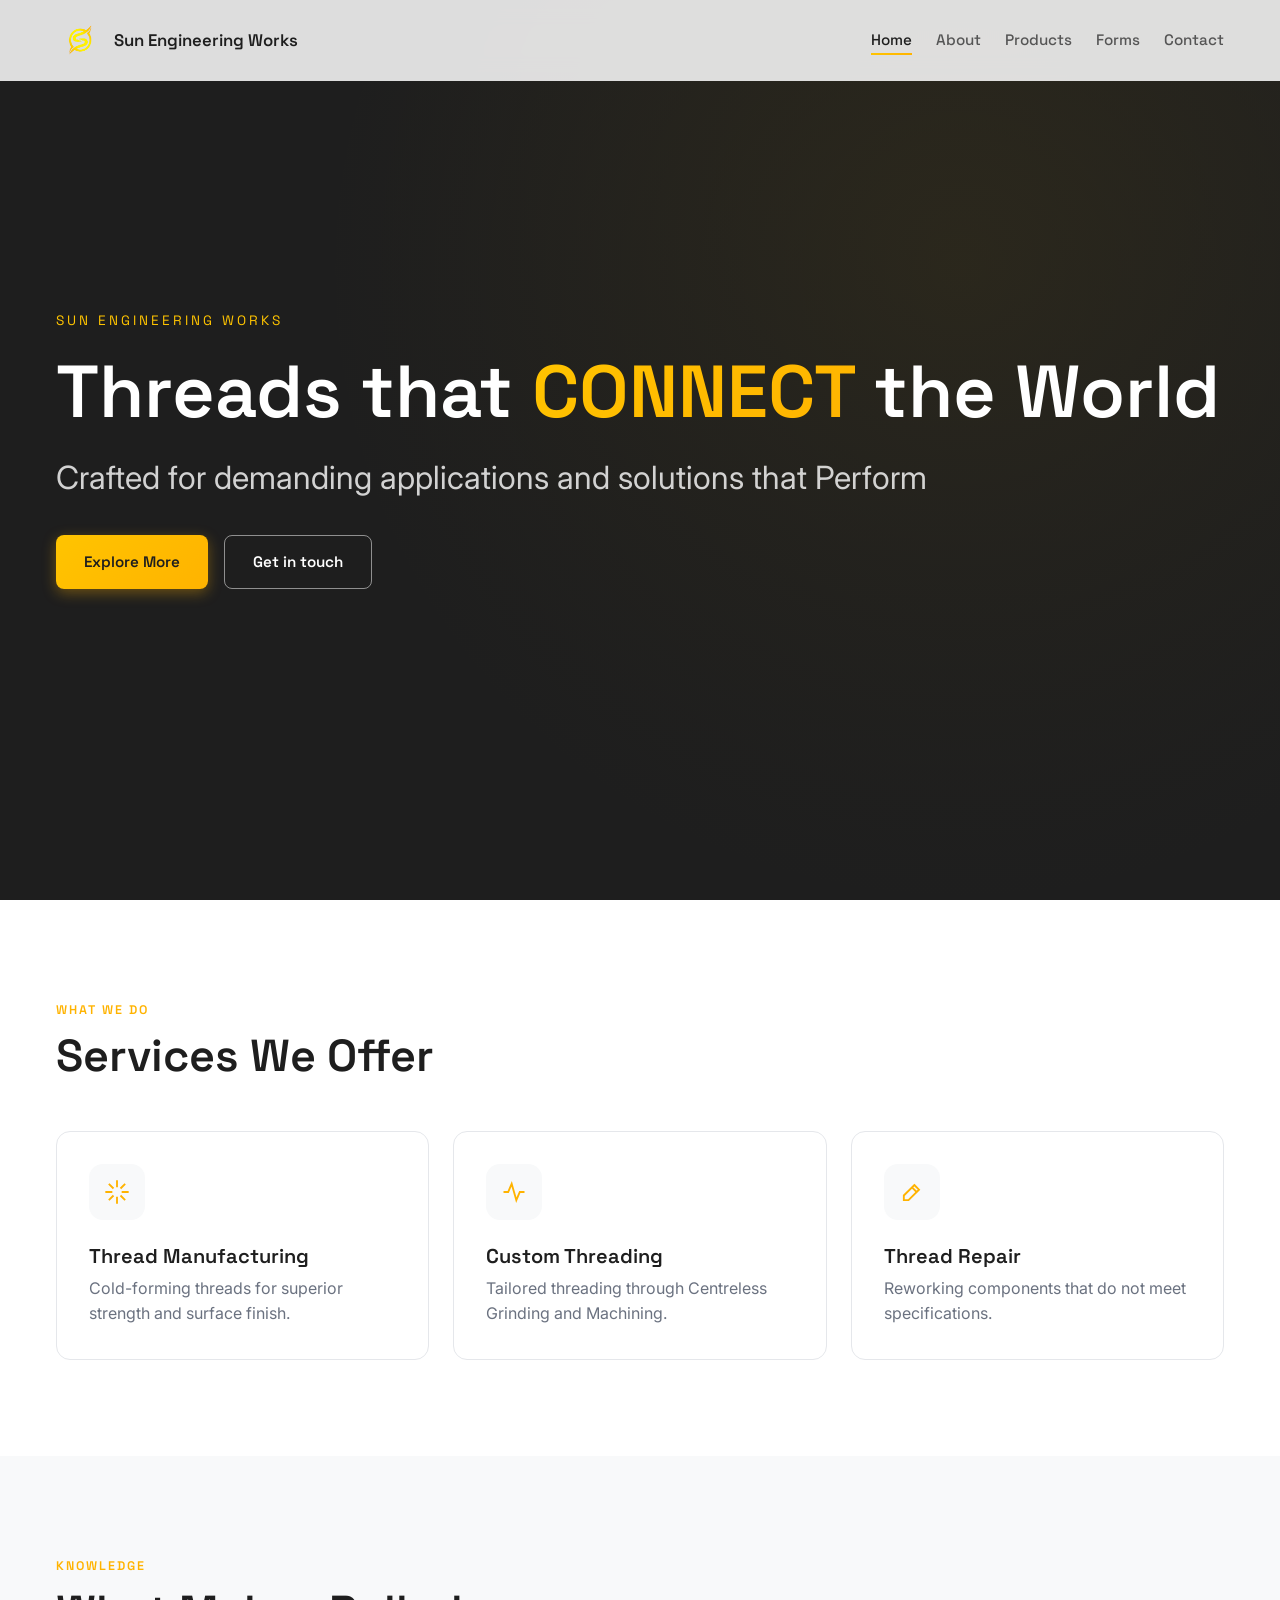
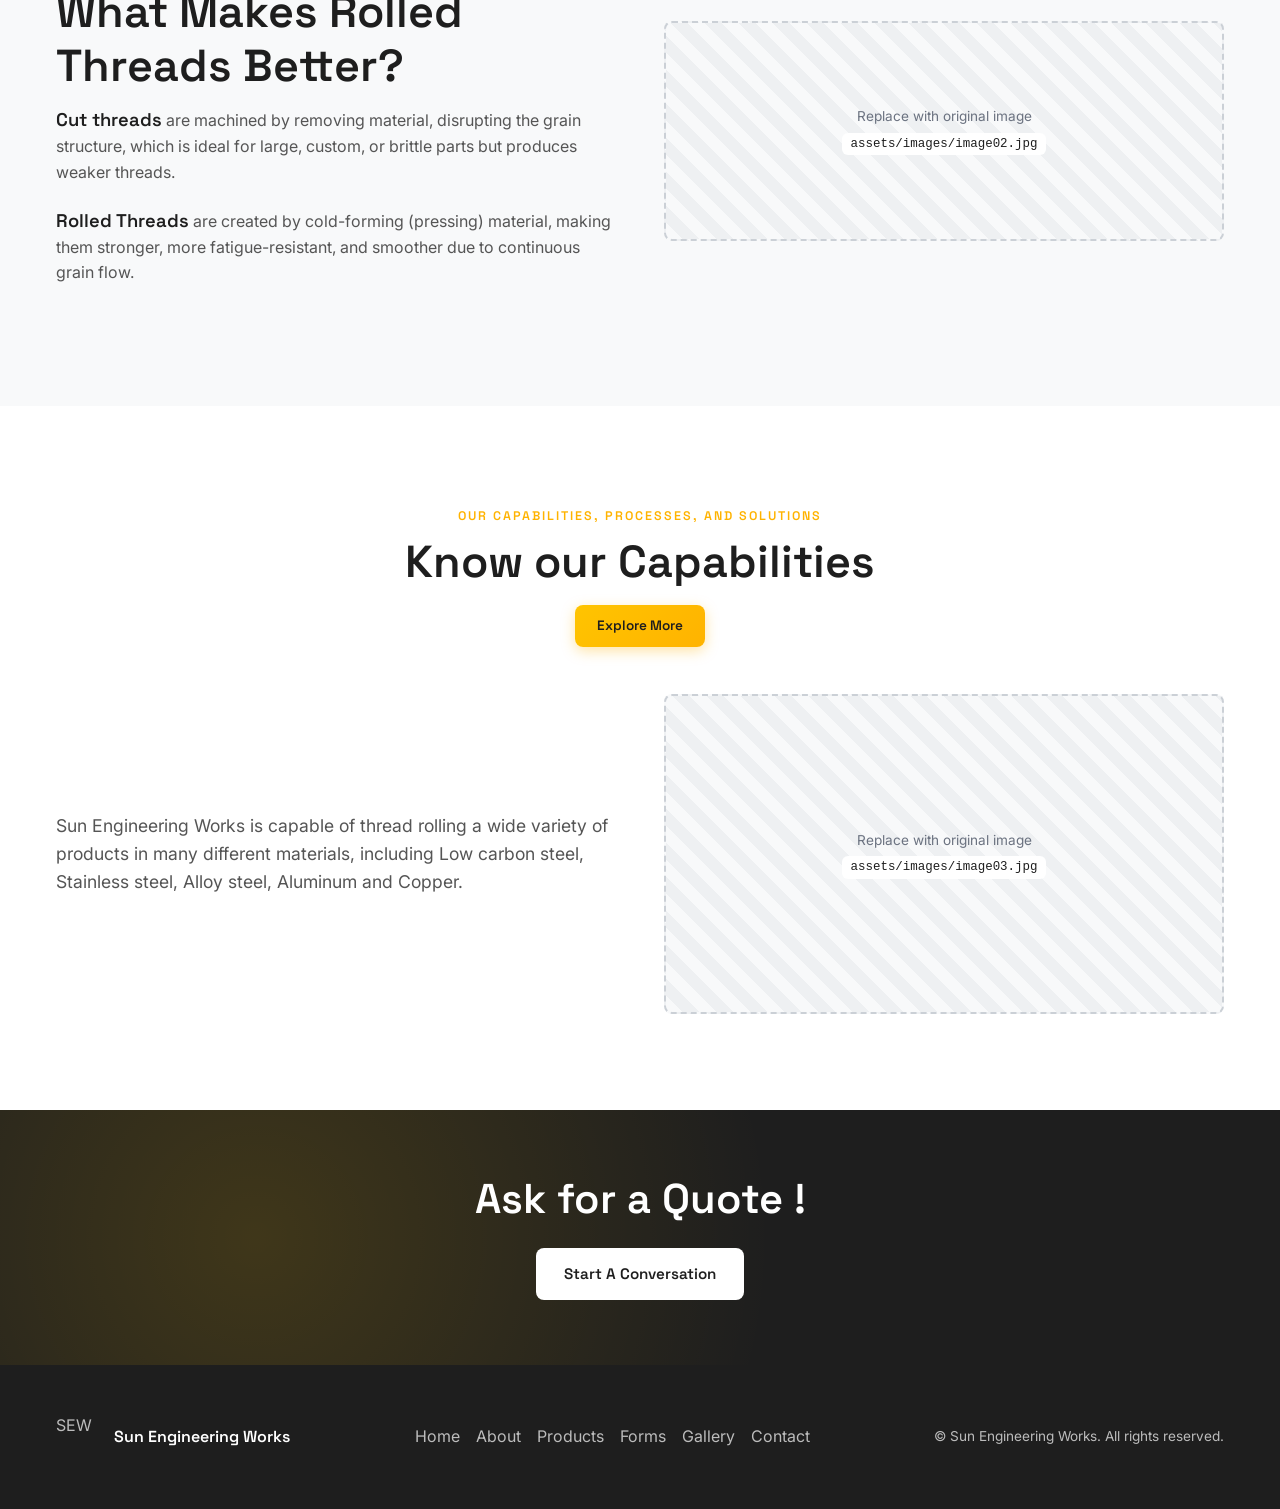
==== commit 9f970d48: "Update index.html" ====
--- a/index.html
+++ b/index.html
@@ -72,8 +72,8 @@
     <nav class="nav container">
       <!-- LOGO START -->
       <a href="index.html" class="logo" aria-label="Sun Engineering Works home">
-        <span class="logo-mark">SEW</span>
-        <span class="logo-text">Sun Engineering Works</span>
+      <img src="images/logorb.png" alt="Sun Engineering Works Logo" class="logo-mark">
+      <span class="logo-text">Sun Engineering Works</span>
       </a>
       <!-- LOGO END -->
 
--- a/css/style.css
+++ b/css/style.css
@@ -178,17 +178,10 @@
 
 .logo { display: flex; align-items: center; gap: 10px; }
 .logo-mark {
-  display: inline-flex;
-  align-items: center;
-  justify-content: center;
-  width: 42px; height: 42px;
-  border-radius: 10px;
-  background: var(--yellow-grad);
-  color: var(--charcoal);
-  font-family: var(--font-head);
-  font-weight: 700;
-  font-size: 0.85rem;
-  letter-spacing: 0.5px;
+  width: 48px;       /* Adjust as needed */
+  height: 48px;
+  object-fit: contain;
+  display: block;
 }
 .logo-text {
   font-family: var(--font-head);
@@ -247,10 +240,29 @@
   overflow:hidden;
 }
 .hero-overlay {
-  position: absolute; inset: 0;
-  background:
-    radial-gradient(circle at 75% 30%, rgba(255,196,0,0.18), transparent 55%),
-    linear-gradient(180deg, rgba(30,30,30,0.6), rgba(30,30,30,0.9));
+    position: absolute;
+    inset: 0;
+
+    background:
+        /* Dark overlay */
+        linear-gradient(
+            rgba(30,30,30,0.65),
+            rgba(30,30,30,0.88)
+        ),
+
+        /* Yellow glow */
+        radial-gradient(
+            circle at 75% 30%,
+            rgba(255,196,0,0.20),
+            transparent 55%
+        ),
+
+        /* Background image */
+        url("images/hero-bg.jpg");
+
+    background-size: cover;
+    background-position: center;
+    background-repeat: no-repeat;
 }
 .hero-content{
     position: relative;
@@ -277,7 +289,7 @@
 .hero-title {
   font-size: clamp(2.4rem, 6vw, 4.6rem);
   color: var(--white);
-  margin-bottom: var(--space-3);
+  margin-bottom: var(--space-2);
 }
 .hero-title .accent {
   background: var(--yellow-grad);
@@ -286,11 +298,12 @@
   -webkit-text-fill-color: transparent;
 }
 .hero-subtitle {
-  font-size: 1.2rem;
+  font-size: 2rem;
   color: rgba(255,255,255,0.8);
   margin-bottom: var(--space-4);
-  max-width: 540px;
-}
+  max-width: 900px;
+}
+
 .hero-actions { display: flex; gap: var(--space-2); flex-wrap: wrap; }
 
 .hero-scroll {
@@ -310,48 +323,7 @@
   0%, 100% { opacity: 0.3; transform: scaleY(0.6); }
   50% { opacity: 1; transform: scaleY(1); }
 }
-/* =====================================
-   HERO HELIX
-===================================== */
-
-.hero-helix{
-    position:absolute;
-    top:50%;
-    right:-3000px;          /* Ends below Contact nav */
-    transform: translateY(-50%) scale(100);
-    transform-origin: center right;
-    width:1000px;          /* narrower overall */
-    height:1000px;
-    opacity:.25;
-    pointer-events:none;
-    z-index:1;
-}
-
-.hero-helix svg{
-    width:100%;
-    height:100%;
-    overflow:visible;
-}
-
-.hero-helix::after{
-    content:"";
-    position:absolute;
-    inset:0;
-    background:radial-gradient(circle,
-                rgba(255,196,0,.18),
-                transparent 70%);
-    filter:blur(45px);
-    z-index:-1;
-}
-
-@keyframes helixDrift{
-    0%,100%{
-        transform:translateY(-50%);
-    }
-    50%{
-        transform:translateY(-51%);
-    }
-}
+
 
 /* =========================================================
    6b. PAGE HEADER (interior pages)
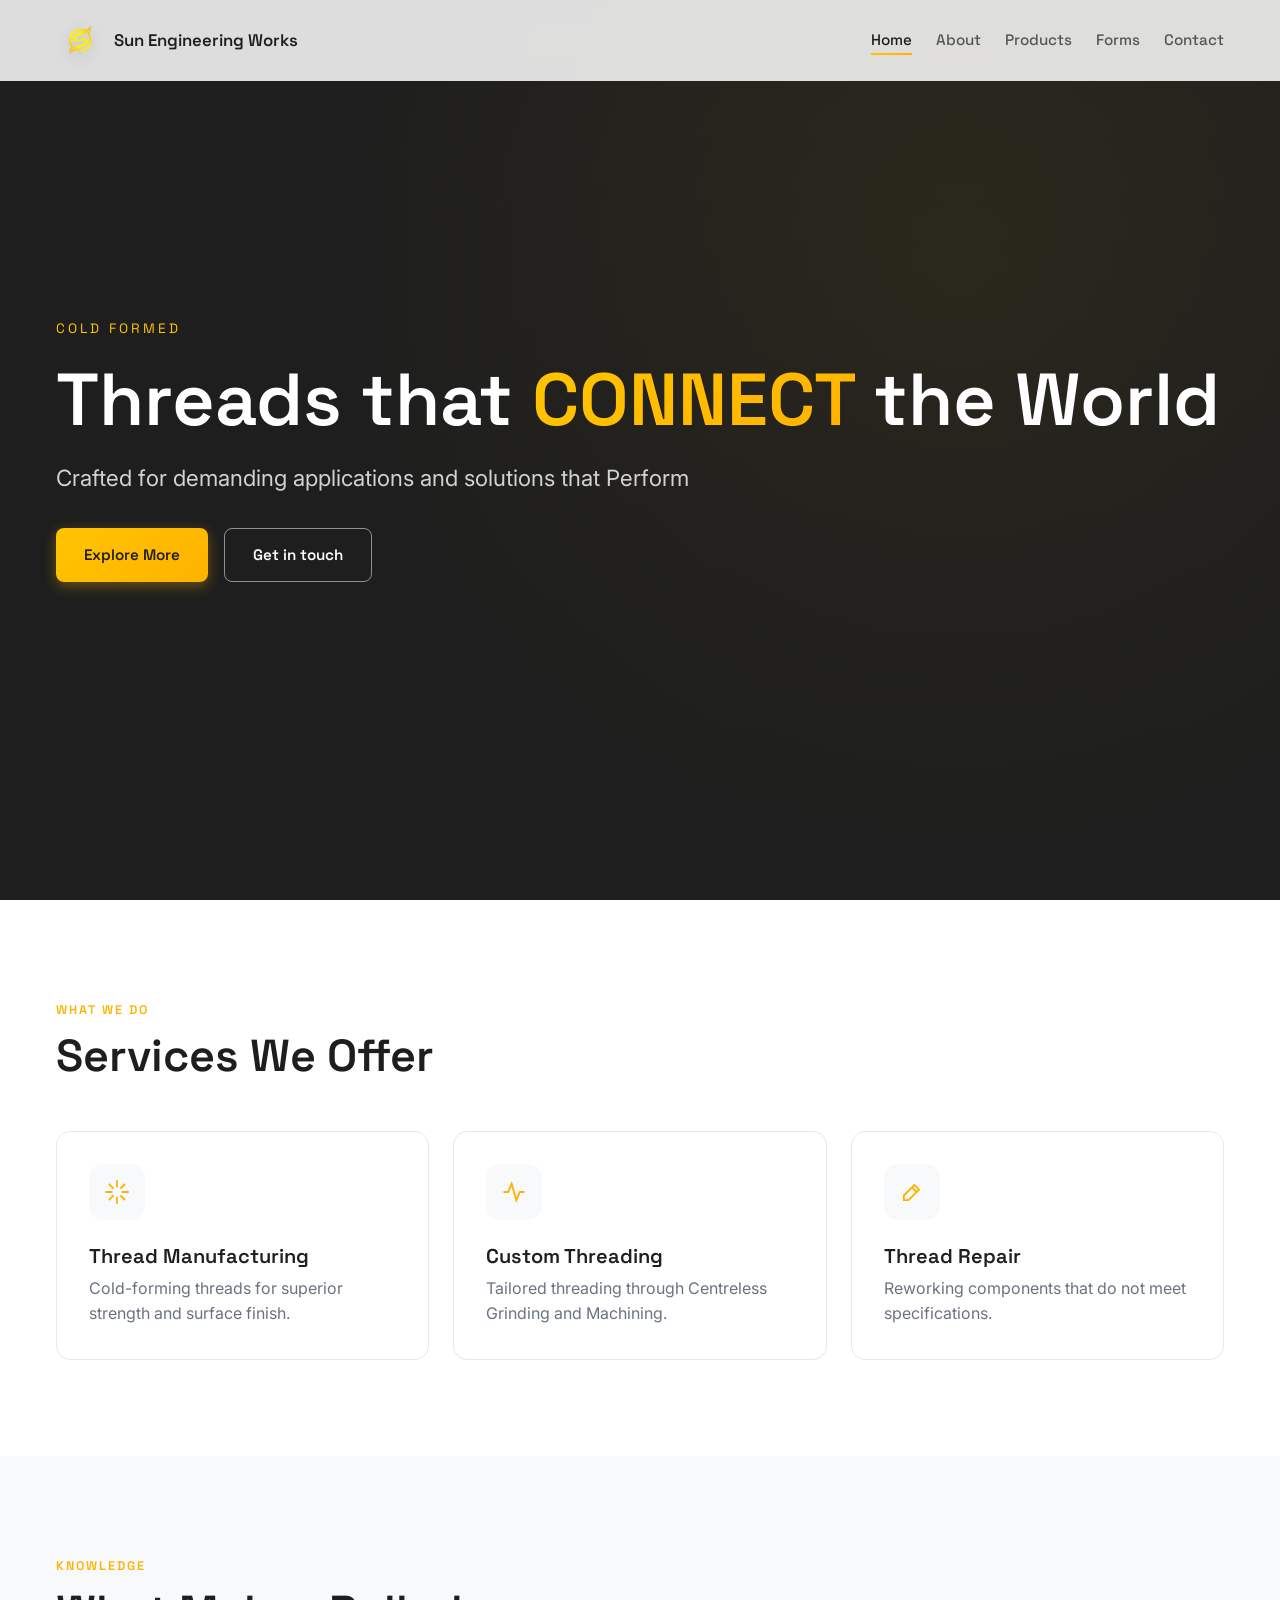
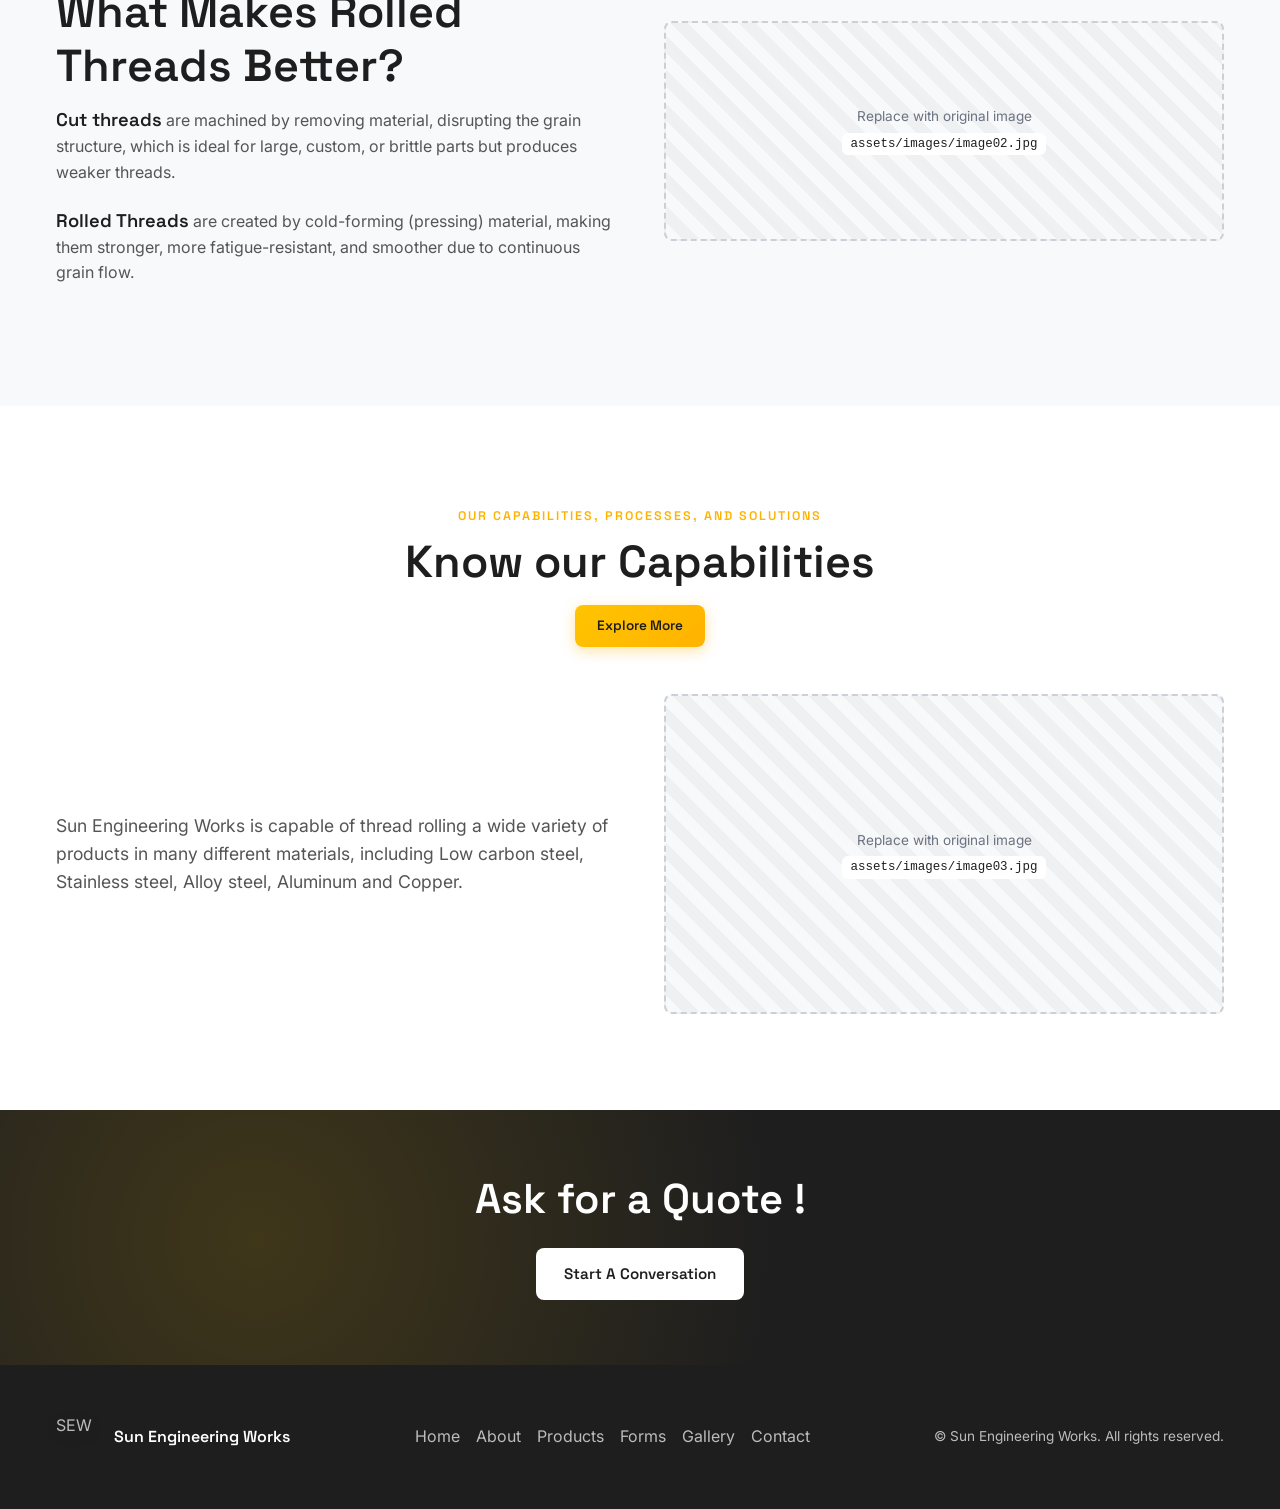
==== commit 4fb9c52a: "Update index.html" ====
--- a/index.html
+++ b/index.html
@@ -104,7 +104,7 @@
       <div class="hero-overlay"></div>
       
       <div class="container hero-content">
-        <p class="hero-eyebrow reveal">Sun Engineering Works</p>
+        <p class="hero-eyebrow reveal">Cold Formed</p>
         <h1 class="hero-title reveal">Threads that <span class="accent">CONNECT</span> the World</h1>
         <p class="hero-subtitle reveal">Crafted for demanding applications and solutions that Perform</p>
         <div class="hero-actions reveal">
--- a/css/style.css
+++ b/css/style.css
@@ -182,6 +182,8 @@
   height: 48px;
   object-fit: contain;
   display: block;
+   
+  filter: drop-shadow(0 4px 8px rgba(0, 0, 0, 0.15));
 }
 .logo-text {
   font-family: var(--font-head);
@@ -298,7 +300,7 @@
   -webkit-text-fill-color: transparent;
 }
 .hero-subtitle {
-  font-size: 2rem;
+  font-size: 1.4rem;
   color: rgba(255,255,255,0.8);
   margin-bottom: var(--space-4);
   max-width: 900px;
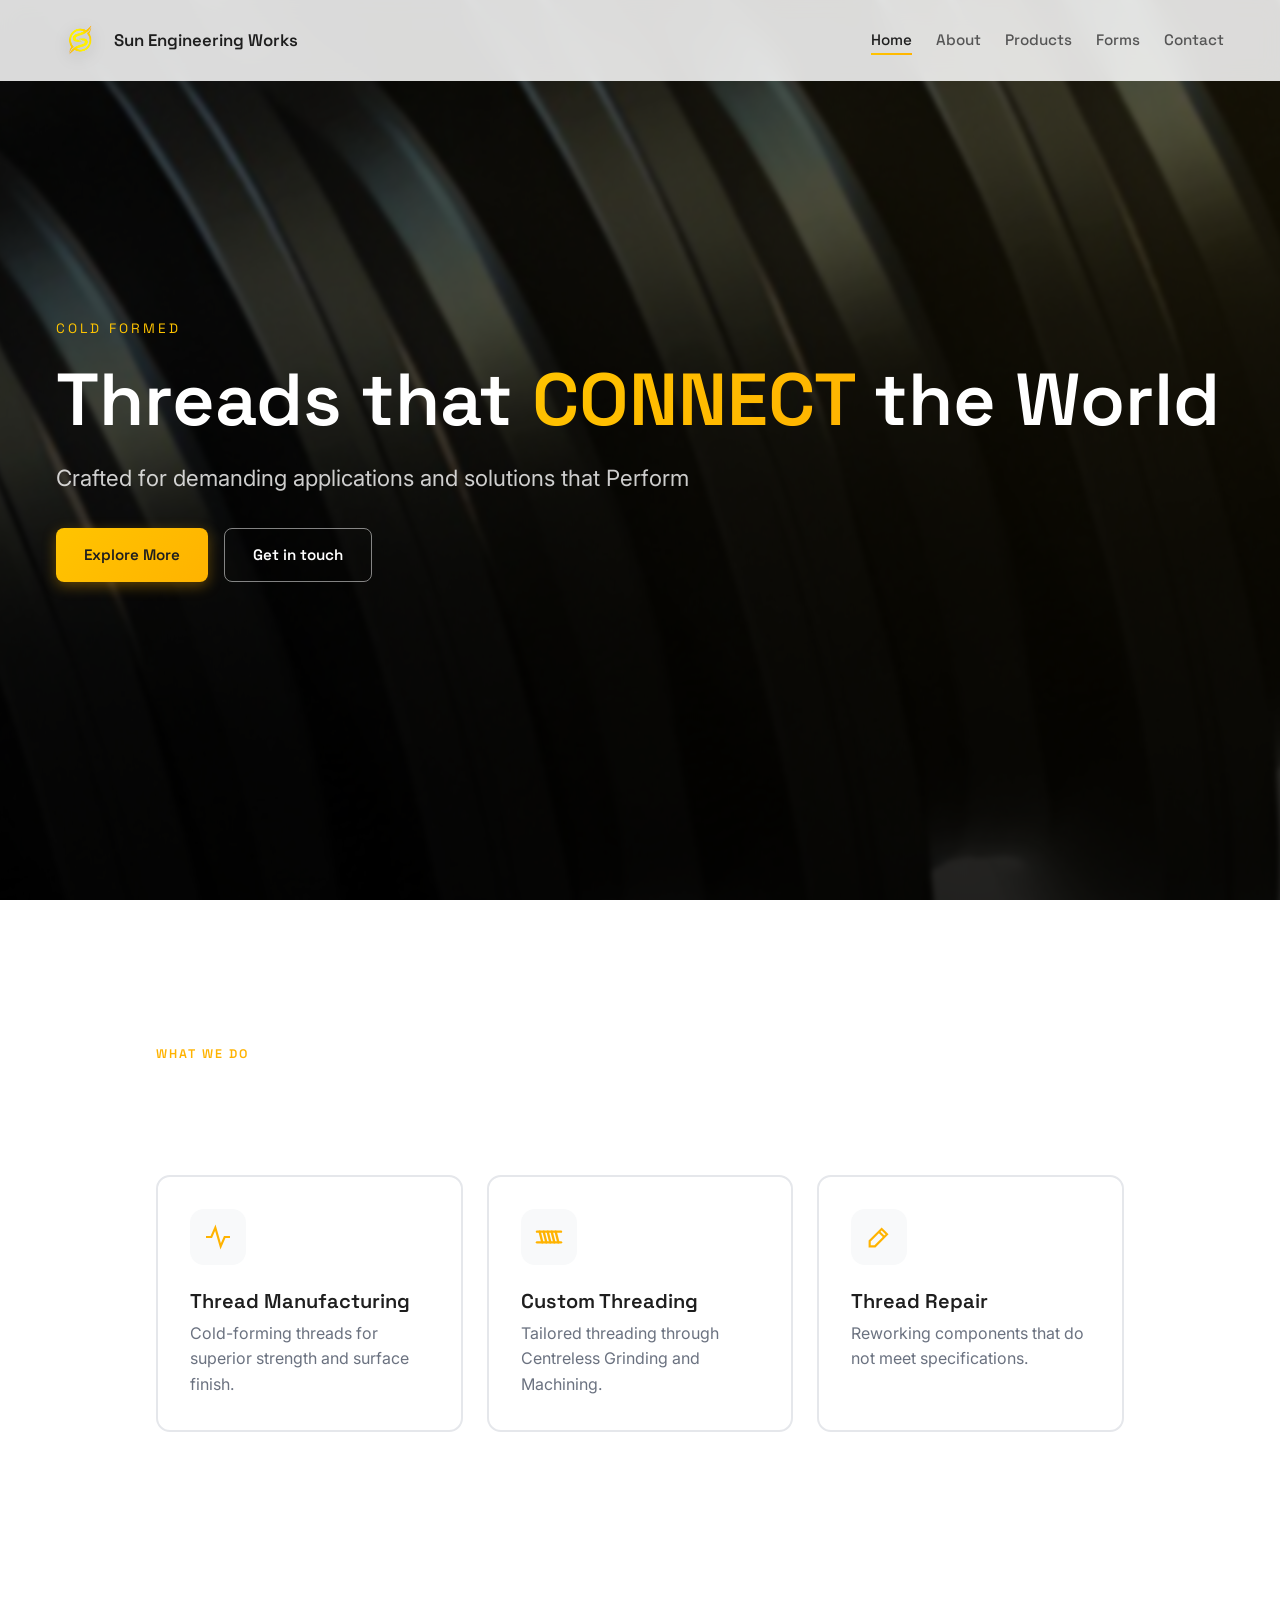
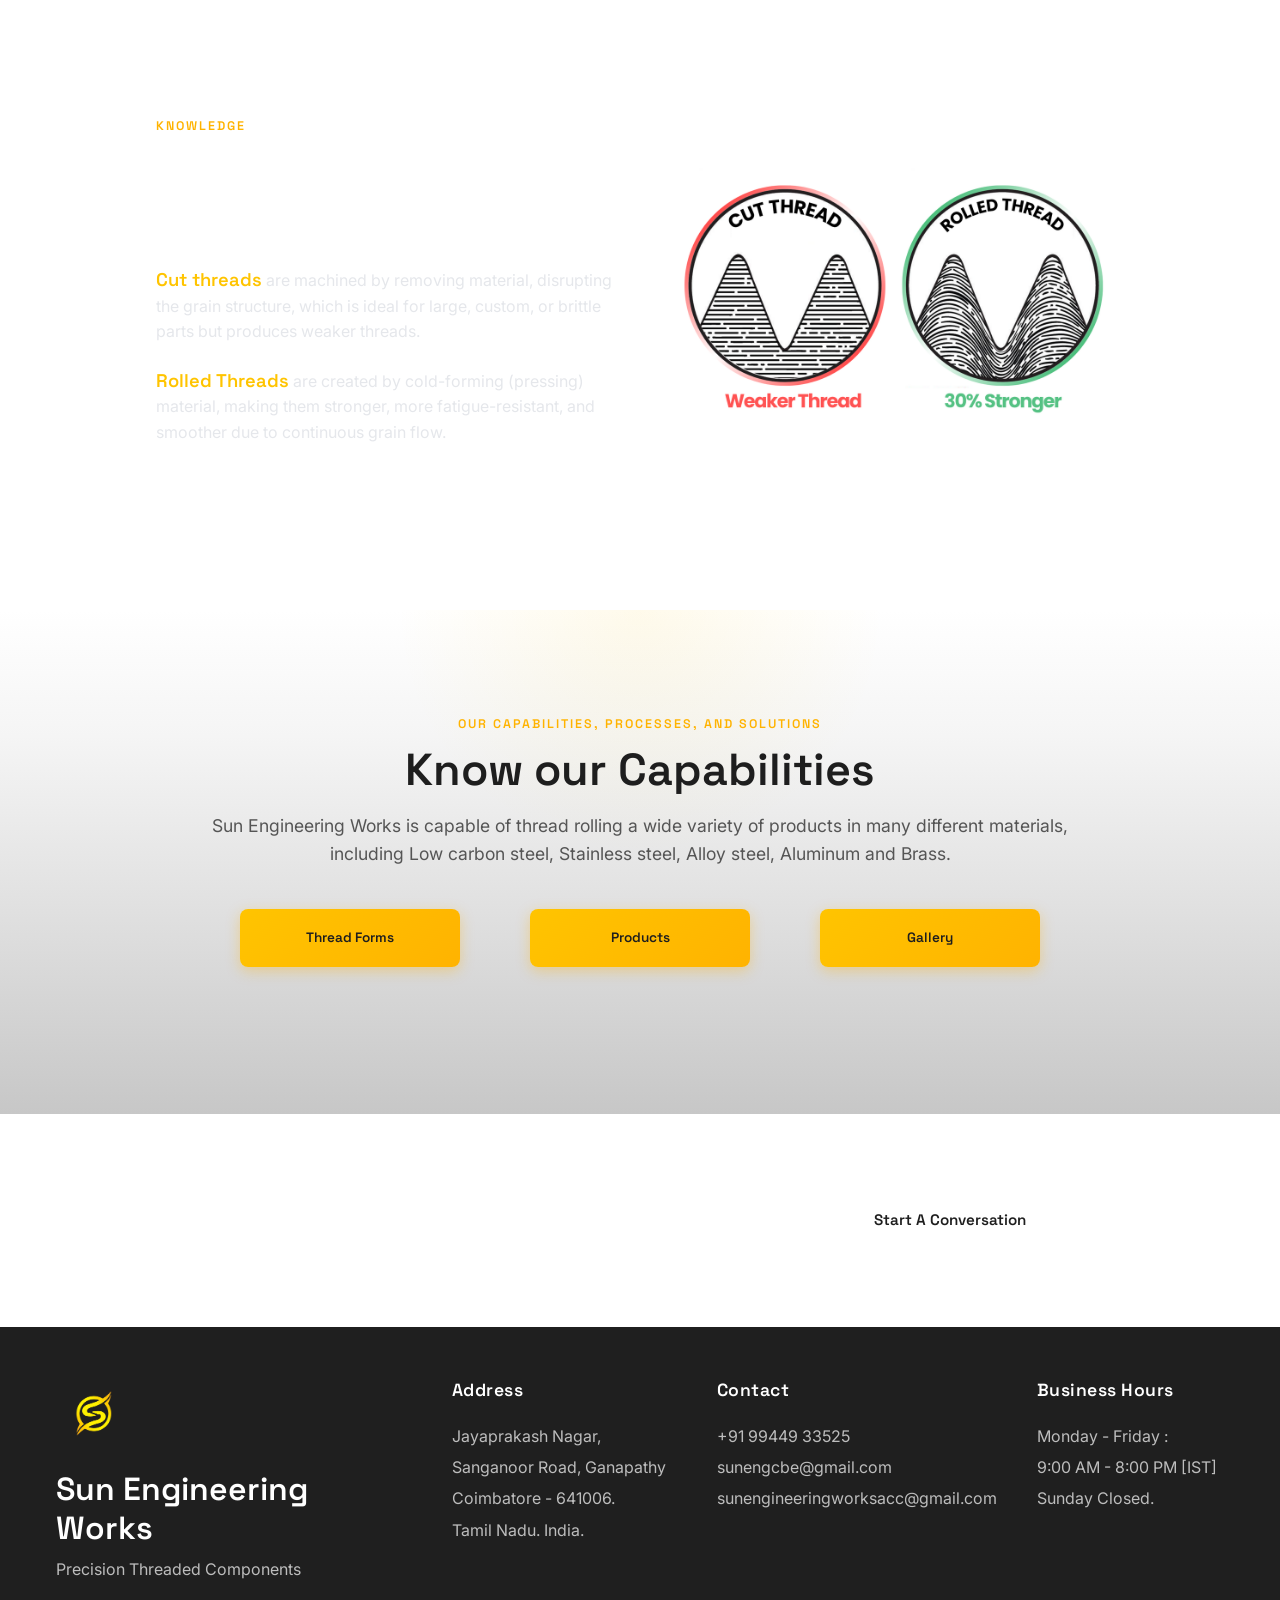
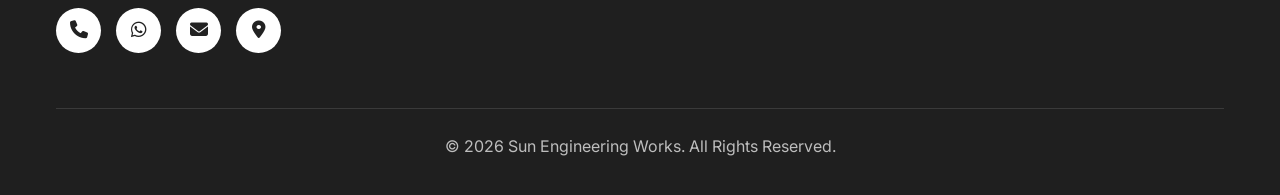
==== commit 25cd3add: "Updated website design" ====
--- a/index.html
+++ b/index.html
@@ -4,6 +4,8 @@
   <meta charset="UTF-8" />
   <meta name="viewport" content="width=device-width, initial-scale=1.0" />
   <title>Sun Engineering Works | Threads that CONNECT the World</title>
+  <link rel="stylesheet"
+      href="https://cdnjs.cloudflare.com/ajax/libs/font-awesome/6.7.2/css/all.min.css">
 
   <!-- SEO META TAGS START -->
   <meta name="description" content="Sun Engineering Works - Thread rolling company manufacturing threaded bars, studs, bolts, and knurled components. Cold-forming threads for superior strength and surface finish." />
@@ -119,18 +121,17 @@
     <!-- HERO SECTION END -->
 
     <!-- SERVICES SECTION START -->
-    <section id="services" class="section services">
+    <section id="services" class="section-services">
       <div class="container">
         <div class="section-head reveal">
           <span class="section-tag">What We Do</span>
-          <h2 class="section-title">Services We Offer</h2>
+          <h2 class="section-title1">Services We Offer</h2>
         </div>
         <div class="services-grid">
           <!-- SERVICE CARD 1 START -->
           <article class="service-card reveal">
             <div class="service-icon">
-              <!-- Replace with original icon/image if needed -->
-              <svg viewBox="0 0 24 24" fill="none" stroke="currentColor" stroke-width="1.6"><path d="M12 2v6M12 16v6M2 12h6M16 12h6M5 5l4 4M15 15l4 4M19 5l-4 4M9 15l-4 4"/></svg>
+              <svg viewBox="0 0 24 24" fill="none" stroke="currentColor" stroke-width="1.6"><path d="M3 12h4l3-7 4 14 3-7h4"/></svg>
             </div>
             <h3 class="service-name">Thread Manufacturing</h3>
             <p class="service-desc">Cold-forming threads for superior strength and surface finish.</p>
@@ -138,8 +139,28 @@
           <!-- SERVICE CARD 1 END -->
           <!-- SERVICE CARD 2 START -->
           <article class="service-card reveal">
-            <div class="service-icon">
-              <svg viewBox="0 0 24 24" fill="none" stroke="currentColor" stroke-width="1.6"><path d="M3 12h4l3-7 4 14 3-7h4"/></svg>
+           <div class="service-icon">
+              <svg
+                  xmlns="http://www.w3.org/2000/svg"
+                  viewBox="0 0 24 24"
+                  fill="none"
+                  stroke="currentColor"
+                  stroke-width="1.8"
+                  stroke-linecap="round"
+                  stroke-linejoin="round">
+
+                  <!-- Top and bottom edges -->
+                  <path d="M3 8H21"/>
+                  <path d="M3 16H21"/>
+
+                  <!-- Thread ridges -->
+                  <path d="M5 8L7 16"/>
+                  <path d="M8 8L10 16"/>
+                  <path d="M11 8L13 16"/>
+                  <path d="M14 8L16 16"/>
+                  <path d="M17 8L19 16"/>
+
+              </svg>
             </div>
             <h3 class="service-name">Custom Threading</h3>
             <p class="service-desc">Tailored threading through Centreless Grinding and Machining.</p>
@@ -160,11 +181,11 @@
     <!-- SERVICES SECTION END -->
 
     <!-- ROLLED THREADS INFO SECTION START -->
-    <section class="section rolled-threads alt">
+    <section class="rolled-threads">
       <div class="container rolled-grid">
         <div class="rolled-text reveal">
           <span class="section-tag">Knowledge</span>
-          <h2 class="section-title">What Makes Rolled Threads Better?</h2>
+          <h2 class="section-title1">What Makes Rolled Threads Better?</h2>
           <div class="rolled-block">
             <h3 class="rolled-sub">Cut threads</h3>
             <p>are machined by removing material, disrupting the grain structure, which is ideal for large, custom, or brittle parts but produces weaker threads.</p>
@@ -175,32 +196,36 @@
           </div>
         </div>
         <div class="rolled-image reveal">
-          <!-- Replace with original image: assets/images/image02.jpg -->
-          <div class="img-placeholder" role="img" aria-label="Rolled threads illustration placeholder">
-            <span>Replace with original image<br /><code>assets/images/image02.jpg</code></span>
-          </div>
-        </div>
-      </div>
+            <img
+                src="../images/betterrolled.png"
+                alt="Rolled Threads"
+                class="rolled-img">
+        </div>
     </section>
     <!-- ROLLED THREADS INFO SECTION END -->
 
     <!-- CAPABILITIES SECTION START -->
-    <section class="section capabilities">
+    <section class="section-capabilities">
       <div class="container">
         <div class="section-head center reveal">
           <span class="section-tag">Our capabilities, processes, and solutions</span>
+
           <h2 class="section-title">Know our Capabilities</h2>
-          <a href="products.html" class="btn btn-primary btn-sm">Explore More</a>
-        </div>
-        <div class="capabilities-content reveal">
-          <p class="capabilities-text">Sun Engineering Works is capable of thread rolling a wide variety of products in many different materials, including Low carbon steel, Stainless steel, Alloy steel, Aluminum and Copper.</p>
-          <div class="capabilities-image">
-            <!-- Replace with original image: assets/images/image03.jpg -->
-            <div class="img-placeholder wide" role="img" aria-label="Capabilities image placeholder">
-              <span>Replace with original image<br /><code>assets/images/image03.jpg</code></span>
-            </div>
+
+          <p class="capabilities-text">
+              Sun Engineering Works is capable of thread rolling a wide variety of products in many different materials,
+          </p>
+          <p class="capabilities-text">
+              including Low carbon steel, Stainless steel, Alloy steel, Aluminum and Brass.
+          </p>
+
+          <div class="capability-buttons">
+             <a href="forms.html" class="btn btn-primary btn-sm">Thread Forms</a>
+              <a href="products.html" class="btn btn-primary btn-sm">Products</a>
+              <a href="gallery.html" class="btn btn-primary btn-sm">Gallery</a>
           </div>
-        </div>
+      </div>
+          
       </div>
     </section>
     <!-- CAPABILITIES SECTION END -->
@@ -208,8 +233,11 @@
     <!-- CTA BANNER START -->
     <section class="cta-banner">
       <div class="container cta-content reveal">
-        <h2 class="cta-title">Ask for a Quote !</h2>
-        <a href="contact.html" class="btn btn-light">Start A Conversation</a>
+        <h2 class="cta-title">Ask for a Quote!</h2>
+
+        <a href="contact.html" class="btn btn-light">
+          Start A Conversation
+        </a>
       </div>
     </section>
     <!-- CTA BANNER END -->
@@ -219,22 +247,73 @@
 
   <!-- FOOTER START -->
   <footer class="footer">
-    <div class="container footer-inner">
+  <div class="container">
+
+    <div class="footer-grid">
+
+      <!-- Brand -->
       <div class="footer-brand">
-        <span class="logo-mark">SEW</span>
-        <span class="footer-name">Sun Engineering Works</span>
-      </div>
-      <nav class="footer-nav" aria-label="Footer navigation">
-        <a href="index.html">Home</a>
-        <a href="about.html">About</a>
-        <a href="products.html">Products</a>
-        <a href="forms.html">Forms</a>
-        <a href="gallery.html">Gallery</a>
-        <a href="contact.html">Contact</a>
-      </nav>
-      <p class="footer-copy">&copy; Sun Engineering Works. All rights reserved.</p>
+        <img src="images/logorb.png" alt="Sun Engineering Works Logo" class="footer-logo">
+
+        <h3>Sun Engineering Works</h3>
+
+        <p class="footer-tagline">
+          Precision Threaded Components
+        </p>
+
+        <div class="footer-social">
+          <a href="tel:+919876543210"><i class="fas fa-phone"></i></a>
+          <a href="https://wa.me/919876543210" target="_blank"><i class="fab fa-whatsapp"></i></a>
+          <a href="mailto:info@sunengineeringworks.com"><i class="fas fa-envelope"></i></a>
+          <a href="https://maps.google.com" target="_blank"><i class="fas fa-map-marker-alt"></i></a>
+        </div>
+      </div>
+
+      <!-- Address -->
+      <div class="footer-column">
+        <h4>Address</Address></h4>
+
+        <p>Jayaprakash Nagar,</p>
+        <p>Sanganoor Road, Ganapathy</p>
+        <p>Coimbatore - 641006.</p>
+        <p>Tamil Nadu. India.</p>
+      </div>
+
+      <!-- Contact -->
+      <div class="footer-column">
+        <h4>Contact</h4>
+
+        <p>+91 99449 33525</p>
+        <p>sunengcbe@gmail.com</p>
+        <p>sunengineeringworksacc@gmail.com</p>
+      </div>
+
+      <!-- Hours -->
+      <div class="footer-column">
+        <h4>Business Hours</h4>
+
+        <p>Monday - Friday :</p>
+        <p>9:00 AM - 8:00 PM [IST]</p>
+        <p></p>
+        <p>Sunday Closed.</p>
+      </div>
+
     </div>
-  </footer>
+
+    <div class="footer-divider"></div>
+
+    <div class="footer-bottom">
+      <p class="footer-iso">
+       <!--  ISO 9001:2015 Certified -->
+      </p>
+
+      <p>
+        © 2026 Sun Engineering Works. All Rights Reserved.
+      </p>
+    </div>
+
+  </div>
+</footer>
   <!-- FOOTER END -->
 
   <!-- SCRIPTS START -->
--- a/css/style.css
+++ b/css/style.css
@@ -126,6 +126,21 @@
 }
 .btn:active { transform: translateY(1px); }
 
+.capability-buttons {
+    display: flex;
+    justify-content: center;
+    gap: 70px;
+    margin-top: 40px;
+    flex-wrap: wrap;
+}
+
+.capability-buttons .btn {
+    flex: 1;
+    max-width: 220px;
+    min-width: 180px;
+    text-align: center;
+}
+
 .btn-primary {
   background: var(--yellow-grad);
   color: var(--charcoal);
@@ -146,8 +161,10 @@
 }
 .btn-light:hover { transform: translateY(-2px); box-shadow: var(--shadow); }
 
-.btn-sm { padding: 10px 22px; font-size: 0.85rem; }
+.btn-sm { padding: 18px 22px; font-size: 0.85rem; }
 .btn-block { width: 100%; }
+
+
 
 /* =========================================================
    5. HEADER / NAVIGATION
@@ -244,27 +261,32 @@
 .hero-overlay {
     position: absolute;
     inset: 0;
+    overflow: hidden;
+}
+
+.hero-overlay::before {
+    content: "";
+    position: absolute;
+    inset: -20px; /* Prevent white edges after blur */
 
     background:
-        /* Dark overlay */
         linear-gradient(
-            rgba(30,30,30,0.65),
-            rgba(30,30,30,0.88)
-        ),
-
-        /* Yellow glow */
+               rgba(0,0,0,0.65),
+               rgba(0,0,0,0.88)
+         ),
         radial-gradient(
             circle at 75% 30%,
             rgba(255,196,0,0.20),
             transparent 55%
         ),
-
-        /* Background image */
-        url("images/hero-bg.jpg");
-
-    background-size: cover;
+        url("../images/hero-bg.jpg");
+
+    background-size: 170%;
     background-position: center;
     background-repeat: no-repeat;
+
+    filter: blur(2.5px);      /* Increase to 6px or 8px if needed */
+    transform: scale(1.05); /* Prevent blur edges from showing */
 }
 .hero-content{
     position: relative;
@@ -373,6 +395,11 @@
   font-size: clamp(1.8rem, 4vw, 2.8rem);
   margin-bottom: var(--space-2);
 }
+.section-title1 {
+    font-size: clamp(1.8rem, 4vw, 2.8rem);
+    margin-bottom: var(--space-2);
+    color: #FFFFFF;
+}
 .section-intro {
   color: var(--muted);
   max-width: 640px;
@@ -383,14 +410,29 @@
 /* =========================================================
    8. SERVICES
    ========================================================= */
+.section-services{
+  padding: 140px;
+    background:
+        linear-gradient( 135deg,
+    #1E1E1E 0%,
+    #2B2B2B 60%,
+    rgba(255,196,0,0.18) 100% ),
+        url("../images/services-bg.png");
+
+    background-size: cover;
+    background-position: center;
+    background-repeat: no-repeat;
+    /* Parallax */
+    background-attachment: fixed;
+}
 .services-grid {
   display: grid;
   grid-template-columns: repeat(3, 1fr);
   gap: var(--space-3);
 }
 .service-card {
-  background: var(--white);
-  border: 1px solid var(--border);
+  background-color: #FFFFFF;
+  border: 2px solid var(--border);
   border-radius: var(--radius);
   padding: var(--space-4);
   transition: transform var(--t), box-shadow var(--t), border-color var(--t);
@@ -412,14 +454,42 @@
   transition: background var(--t), color var(--t);
 }
 .service-card:hover .service-icon { background: var(--yellow-grad); color: var(--charcoal); }
-.service-icon svg { width: 28px; height: 28px; }
+.service-icon svg { width: 32px; height: 32px; }
+.service-icon1 svg { width: 32px; height: 32px; }
 .service-name { font-size: 1.25rem; margin-bottom: var(--space-1); }
 .service-desc { color: var(--muted); }
 
 /* =========================================================
    9. ROLLED THREADS INFO
    ========================================================= */
-.rolled-threads { background: var(--alt-bg); }
+.rolled-threads {
+    padding: 140px;
+
+   background: linear-gradient(
+    270deg,
+    #1E1E1E 0%,
+    #2B2B2B 60%,
+    rgba(255,196,0,0.18) 100%
+    ),
+        url("../images/spiral-bg.png");
+
+    background-size: cover;
+    background-position: center;
+    background-repeat: no-repeat;
+    /* Parallax */
+    background-attachment: fixed;
+}
+.rolled-image {
+    aspect-ratio: 4 / 3;
+    overflow: hidden;
+    border-radius: var(--radius);
+}
+
+.rolled-img {
+    width: 100%;
+    height: 100%;
+    object-fit: cover;
+}
 .rolled-grid {
   display: grid;
   grid-template-columns: 1fr 1fr;
@@ -429,14 +499,36 @@
 .rolled-block { margin-bottom: var(--space-3); }
 .rolled-sub {
   font-size: 1.15rem;
-  color: var(--charcoal);
+  color: var(--yellow-1);
   display: inline;
 }
-.rolled-block p { display: inline; color: var(--dark-gray); }
+.rolled-block p { display: inline; color: var(--border); }
 
 /* =========================================================
    10. CAPABILITIES
    ========================================================= */
+.section-capabilities {
+    padding: 100px;
+
+  background:
+    radial-gradient(
+        circle at top center,
+        rgba(255,196,0,0.08),
+        transparent 30%
+    ),
+    linear-gradient(
+        180deg,
+        #FFFFFF 0%,
+        #F5F5F5 25%,
+        #E3E3E3 55%,
+        #C7C7C7 100%
+    );
+       /* url("../images/spiral-bg.png");*/
+
+    background-size: cover;
+    background-position: center;
+    background-repeat: no-repeat;
+}
 .capabilities-content {
   display: grid;
   grid-template-columns: 1fr 1fr;
@@ -612,22 +704,62 @@
    15. CTA BANNER
    ========================================================= */
 .cta-banner {
-  background: var(--charcoal);
-  padding: var(--space-6) 0;
-  position: relative;
-  overflow: hidden;
-}
-.cta-banner::before {
-  content: "";
-  position: absolute;
-  inset: 0;
-  background: radial-gradient(circle at 20% 50%, rgba(255,196,0,0.15), transparent 50%);
-}
-.cta-content { position: relative; text-align: center; }
-.cta-title {
-  font-size: clamp(1.8rem, 4vw, 2.6rem);
-  color: var(--white);
-  margin-bottom: var(--space-3);
+    position: relative;
+    overflow: hidden;
+    padding: 80px 0;
+
+    background:
+        linear-gradient(
+            rgba(114, 114, 114, 0.65),
+            rgba(20,20,20,.65)
+        ),
+        url("../images/askquote.png");
+
+    background-size: 120%;
+    background-position: center;
+    background-repeat: no-repeat;
+
+    /* Parallax */
+    background-attachment: fixed;
+
+    
+}
+/* Content Layout */
+.cta-content{
+    display: flex;
+    align-items: center;
+    justify-content: center;
+    gap: 300px;
+}
+
+.cta-title{
+    margin: 0;
+    flex: 0;          /* NOT flex:1 */
+}
+.cta-title{
+    font-size: clamp(1.8rem, 4vw, 2.6rem);
+    color: var(--white);
+    margin: 0;
+    white-space: nowrap; 
+    flex: 0;          /* or simply remove this line */
+    text-align: left;
+}
+
+.btn-light{
+    flex-shrink: 0;
+}
+
+/* Mobile */
+@media (max-width: 768px){
+    .cta-content{
+        flex-direction: column;
+        text-align: center;
+        gap: 30px;
+    }
+
+    .cta-title{
+        text-align: center;
+    }
 }
 
 /* =========================================================
@@ -694,19 +826,126 @@
 /* =========================================================
    17. FOOTER
    ========================================================= */
-.footer { background: var(--charcoal); padding: var(--space-5) 0; color: rgba(255,255,255,0.7); }
-.footer-inner {
-  display: flex;
-  flex-wrap: wrap;
-  align-items: center;
-  justify-content: space-between;
-  gap: var(--space-3);
-}
-.footer-brand { display: flex; align-items: center; gap: 10px; }
-.footer-name { font-family: var(--font-head); font-weight: 600; color: var(--white); }
-.footer-nav { display: flex; gap: var(--space-2); flex-wrap: wrap; }
-.footer-nav a:hover { color: var(--yellow-1); }
-.footer-copy { font-size: 0.85rem; }
+.footer{
+    background:#1f1f1f;
+    color:#bdbdbd;
+    padding:50px 0 30px;
+}
+
+.footer-grid{
+    display:grid;
+    grid-template-columns:1.9fr 1.2fr 1fr 1fr;
+    gap:40px;
+    align-items:flex-start;
+}
+
+.footer-brand h3{
+    color:#fff;
+    font-size:2rem;
+    margin:20px 0 10px;
+}
+
+.footer-logo{
+    width:75px;
+    display:block;
+}
+
+.footer-tagline{
+    margin-bottom:25px;
+    font-size:1rem;
+}
+
+.footer-column h4{
+    color:#fff;
+    font-size:1.1rem;
+    margin-bottom:20px;
+    letter-spacing:.5px;
+    line-height:1.5; 
+}
+
+.footer-column p{
+    margin:4px 0;
+    line-height:1.7;
+}
+
+.footer-social{
+    display:flex;
+    gap:15px;
+    margin-top:25px;
+}
+
+.footer-social a{
+    width:45px;
+    height:45px;
+    border-radius:50%;
+    background:#fff;
+    color:#222;
+    display:flex;
+    justify-content:center;
+    align-items:center;
+    text-decoration:none;
+    transition:.3s;
+    font-size:18px;
+}
+
+.footer-social a:hover{
+    background:#f2c300;
+    color:#111;
+    transform:translateY(-3px);
+}
+
+.footer-divider{
+    width:100%;
+    height:1px;
+    background:rgba(255,255,255,.12);
+    margin:55px 0 25px;
+}
+
+.footer-bottom{
+    text-align:center;
+}
+
+.footer-iso{
+    color:#fff;
+    font-weight:600;
+    margin-bottom:12px;
+}
+
+.footer-bottom p{
+    margin:6px 0;
+}
+
+/* Tablet */
+
+@media (max-width:991px){
+
+.footer-grid{
+    grid-template-columns:repeat(2,1fr);
+    gap:40px;
+}
+
+}
+
+/* Mobile */
+
+@media (max-width:768px){
+
+.footer-grid{
+    grid-template-columns:1fr;
+    text-align:center;
+}
+
+.footer-brand{
+    display:flex;
+    flex-direction:column;
+    align-items:center;
+}
+
+.footer-social{
+    justify-content:center;
+}
+
+}
 
 /* =========================================================
    18. LOADER
@@ -751,7 +990,7 @@
    20. IMAGE PLACEHOLDERS
    ========================================================= */
 .img-placeholder {
-  width: 100%;
+  width: 150%;
   height: 100%;
   min-height: 220px;
   background: repeating-linear-gradient(
@@ -775,7 +1014,7 @@
 .img-placeholder code {
   display: inline-block;
   margin-top: 6px;
-  padding: 2px 8px;
+  padding: 8px 8px;
   background: var(--white);
   border-radius: 6px;
   font-size: 0.78rem;
